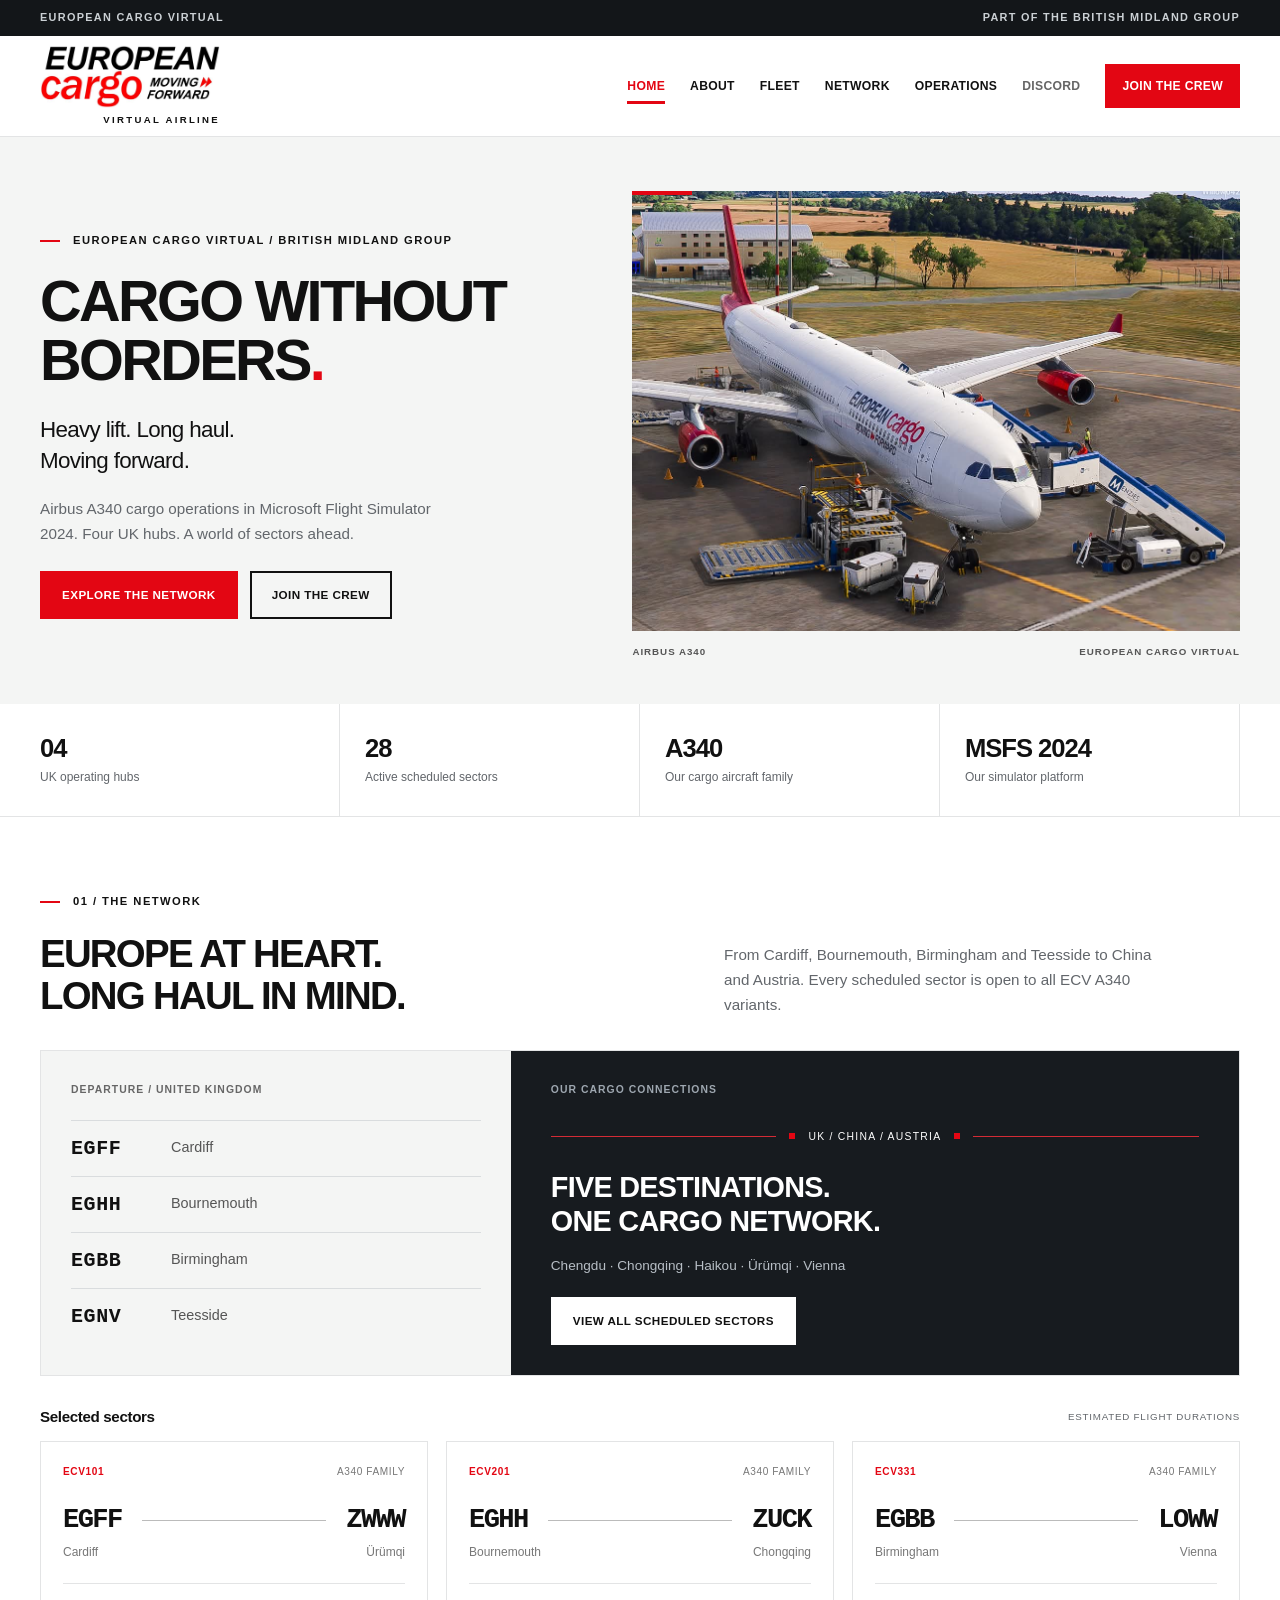
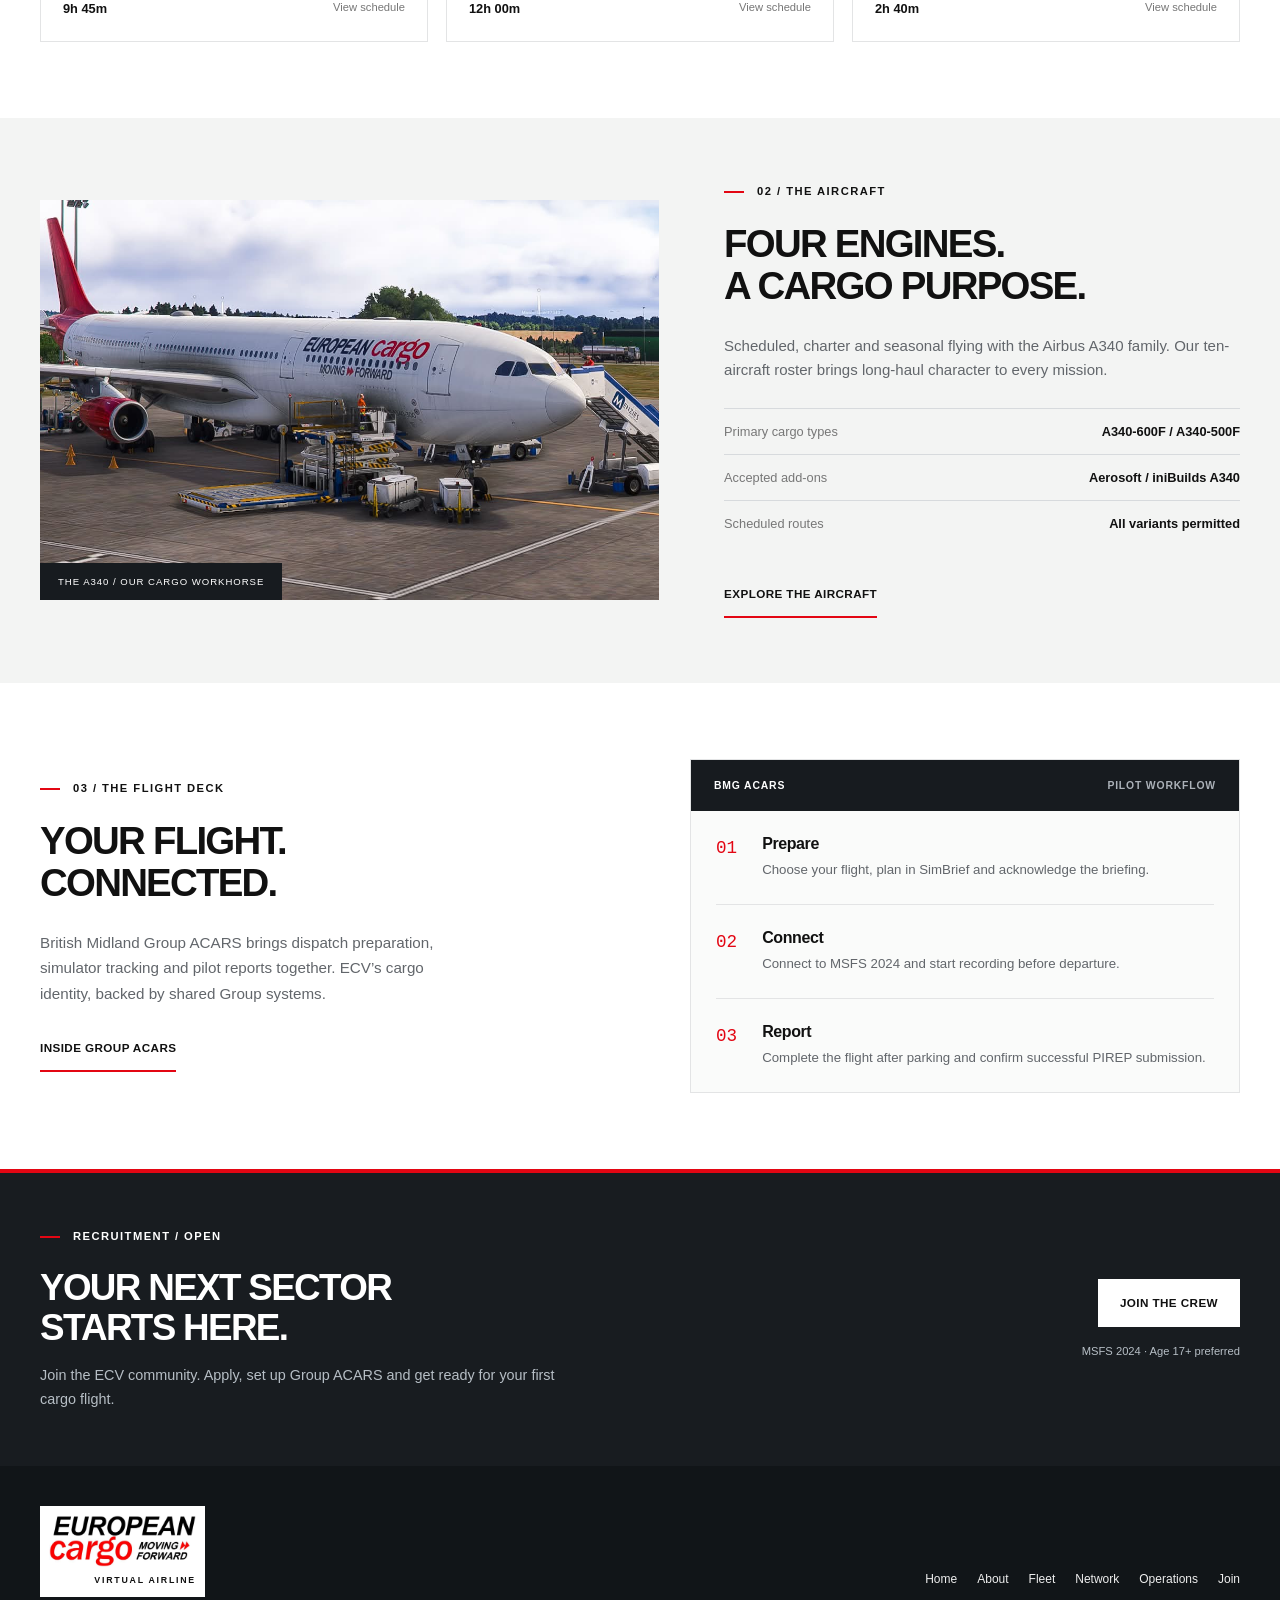
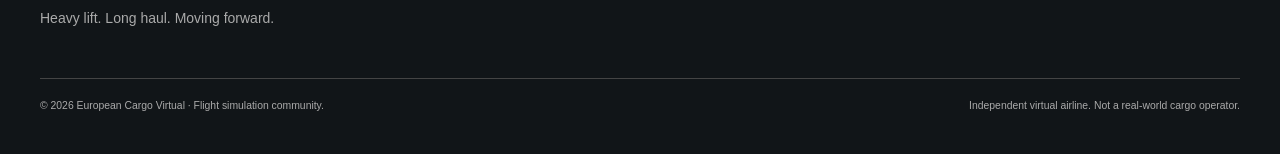
==== index.html @ 064af99e "Add European Cargo brand favicons and mobile icons" ====
<!doctype html>
<html lang="en"><head><meta charset="utf-8"><meta name="viewport" content="width=device-width, initial-scale=1"><meta name="theme-color" content="#E30613"><meta name="description" content="European Cargo Virtual. Heavy lift. Long haul. Moving forward. A cargo flight simulation community."><title>Home | European Cargo Virtual</title><link rel="stylesheet" href="assets/css/main.css?v=2.0"><script src="assets/js/main.js?v=2.0" defer></script><link rel="stylesheet" href="assets/css/operator.css?v=2.0"><link rel="icon" href="favicon.ico?v=1" sizes="any">
<link rel="icon" type="image/png" sizes="32x32" href="favicon-32x32.png?v=1">
<link rel="icon" type="image/png" sizes="16x16" href="favicon-16x16.png?v=1">
<link rel="apple-touch-icon" sizes="180x180" href="apple-touch-icon.png?v=1">
<link rel="manifest" href="site.webmanifest">
</head><body><a class="skip-link" href="#main">Skip to content</a><div class="group-bar"><div class="container"><span>EUROPEAN CARGO VIRTUAL</span><a href="about.html">PART OF THE BRITISH MIDLAND GROUP</a></div></div><header class="site-header"><div class="container header-inner"><a class="brand" href="index.html" aria-label="European Cargo Virtual home"><img src="assets/images/logo.jpg" width="800" height="281" alt="European Cargo — Moving Forward"><span>VIRTUAL AIRLINE</span></a><button class="menu-toggle" type="button" aria-expanded="false" aria-controls="main-nav">Menu <span aria-hidden="true">☰</span></button><nav id="main-nav" aria-label="Main navigation"><ul><li><a href="index.html" aria-current="page">Home</a></li><li><a href="about.html">About</a></li><li><a href="fleet.html">Fleet</a></li><li><a href="network.html">Network</a></li><li><a href="operations.html">Operations</a></li><li><a class="discord-nav" href="https://discord.gg/XrmaPKMmn" target="_blank" rel="noopener noreferrer">Discord</a></li><li><a class="join-nav" href="join.html">Join the crew</a></li></ul></nav></div></header><main id="main"><section class="cargo-hero"><div class="container cargo-hero-grid"><div class="hero-editorial"><p class="eyebrow">European Cargo Virtual / British Midland Group</p><h1>CARGO WITHOUT<br>BORDERS<span>.</span></h1><p class="hero-deck">Heavy lift. Long haul.<br>Moving forward.</p><p class="hero-description">Airbus A340 cargo operations in Microsoft Flight Simulator 2024. Four UK hubs. A world of sectors ahead.</p><div class="actions"><a class="button " href="network.html">Explore the network</a><a class="button secondary" href="join.html">Join the crew</a></div></div><figure class="hero-aircraft"><img src="assets/images/stand-overhead.png" width="1223" height="889" alt="European Cargo Airbus A340 on stand"><figcaption><span>AIRBUS A340</span><span>EUROPEAN CARGO VIRTUAL</span></figcaption></figure></div></section>
<section class="flight-facts" aria-label="Operating overview"><div class="container"><div><strong>04</strong><span>UK operating hubs</span></div><div><strong>28</strong><span>Active scheduled sectors</span></div><div><strong>A340</strong><span>Our cargo aircraft family</span></div><div><strong>MSFS 2024</strong><span>Our simulator platform</span></div></div></section>
<section class="section container"><div class="editorial-heading"><div><p class="eyebrow">01 / The network</p><h2>EUROPE AT HEART.<br>LONG HAUL IN MIND.</h2></div><p>From Cardiff, Bournemouth, Birmingham and Teesside to China and Austria. Every scheduled sector is open to all ECV A340 variants.</p></div><div class="network-board"><div class="hub-board"><span class="board-label">DEPARTURE / UNITED KINGDOM</span><div><b>EGFF</b><span>Cardiff</span></div><div><b>EGHH</b><span>Bournemouth</span></div><div><b>EGBB</b><span>Birmingham</span></div><div><b>EGNV</b><span>Teesside</span></div></div><div class="connection-board"><span class="board-label">OUR CARGO CONNECTIONS</span><div class="connection-rule"><i></i><span>UK / CHINA / AUSTRIA</span><i></i></div><h3>FIVE DESTINATIONS.<br>ONE CARGO NETWORK.</h3><p>Chengdu · Chongqing · Haikou · Ürümqi · Vienna</p><a class="button light" href="network.html">View all scheduled sectors</a></div></div><div class="sector-heading"><h3>Selected sectors</h3><span>ESTIMATED FLIGHT DURATIONS</span></div><div class="sector-grid"><a class="sector-card" href="network.html"><div class="sector-meta"><span>ECV101</span><span>A340 FAMILY</span></div><div class="airport-pair"><strong>EGFF</strong><span class="sector-rule"></span><strong>ZWWW</strong></div><div class="sector-cities"><span>Cardiff</span><span>Ürümqi</span></div><div class="sector-duration">9h 45m<span>View schedule</span></div></a><a class="sector-card" href="network.html"><div class="sector-meta"><span>ECV201</span><span>A340 FAMILY</span></div><div class="airport-pair"><strong>EGHH</strong><span class="sector-rule"></span><strong>ZUCK</strong></div><div class="sector-cities"><span>Bournemouth</span><span>Chongqing</span></div><div class="sector-duration">12h 00m<span>View schedule</span></div></a><a class="sector-card" href="network.html"><div class="sector-meta"><span>ECV331</span><span>A340 FAMILY</span></div><div class="airport-pair"><strong>EGBB</strong><span class="sector-rule"></span><strong>LOWW</strong></div><div class="sector-cities"><span>Birmingham</span><span>Vienna</span></div><div class="sector-duration">2h 40m<span>View schedule</span></div></a></div></section>
<section class="fleet-showcase"><div class="container fleet-showcase-grid"><div class="fleet-visual"><img src="assets/images/stand-side.png" loading="lazy" width="1226" height="761" alt="European Cargo A340 with its distinctive red engines and tail"><span class="image-tag">THE A340 / OUR CARGO WORKHORSE</span></div><div class="fleet-editorial"><p class="eyebrow">02 / The aircraft</p><h2>FOUR ENGINES.<br>A CARGO PURPOSE.</h2><p>Scheduled, charter and seasonal flying with the Airbus A340 family. Our ten-aircraft roster brings long-haul character to every mission.</p><dl class="compact-specs"><div><dt>Primary cargo types</dt><dd>A340-600F / A340-500F</dd></div><div><dt>Accepted add-ons</dt><dd>Aerosoft / iniBuilds A340</dd></div><div><dt>Scheduled routes</dt><dd>All variants permitted</dd></div></dl><a class="button text" href="fleet.html">Explore the aircraft</a></div></div></section>
<section class="section container acars-home"><div><p class="eyebrow">03 / The flight deck</p><h2>YOUR FLIGHT.<br>CONNECTED.</h2><p>British Midland Group ACARS brings dispatch preparation, simulator tracking and pilot reports together. ECV’s cargo identity, backed by shared Group systems.</p><a class="button text" href="operations.html">Inside Group ACARS</a></div><div class="workflow-board"><div class="board-title"><span>BMG ACARS</span><span>PILOT WORKFLOW</span></div><ol><li><span>01</span><div><h3>Prepare</h3><p>Choose your flight, plan in SimBrief and acknowledge the briefing.</p></div></li><li><span>02</span><div><h3>Connect</h3><p>Connect to MSFS 2024 and start recording before departure.</p></div></li><li><span>03</span><div><h3>Report</h3><p>Complete the flight after parking and confirm successful PIREP submission.</p></div></li></ol></div></section>
<section class="crew-invite"><div class="container"><div><p class="eyebrow">Recruitment / Open</p><h2>YOUR NEXT SECTOR<br>STARTS HERE.</h2><p>Join the ECV community. Apply, set up Group ACARS and get ready for your first cargo flight.</p></div><div><a class="button light" href="join.html">Join the crew</a><p>MSFS 2024 · Age 17+ preferred</p></div></div></section></main><footer><div class="container footer-main"><div><a class="footer-brand" href="index.html"><img src="assets/images/logo.jpg" width="800" height="281" alt="European Cargo — Moving Forward"><span>VIRTUAL AIRLINE</span></a><p>Heavy lift. Long haul. Moving forward.</p></div><nav aria-label="Footer navigation"><ul><li><a href="index.html" aria-current="page">Home</a></li><li><a href="about.html">About</a></li><li><a href="fleet.html">Fleet</a></li><li><a href="network.html">Network</a></li><li><a href="operations.html">Operations</a></li><li><a href="join.html">Join</a></li></ul></nav></div><div class="container footer-bottom"><p>© <span data-year>2026</span> European Cargo Virtual · Flight simulation community.</p><p>Independent virtual airline. Not a real-world cargo operator.</p></div></footer></body></html>
---- assets/css/main.css ----
:root{--red:#e30613;--ink:#111;--graphite:#292929;--paper:#f7f7f5;--line:#dededc;--muted:#5d5d5d}*{box-sizing:border-box}html{scroll-behavior:smooth}body{margin:0;background:var(--paper);color:var(--ink);font-family:Arial,Helvetica,sans-serif;font-size:1rem;line-height:1.65}img{display:block;max-width:100%;height:auto}a{color:inherit;text-decoration:none}button,input{font:inherit}a,button,input,summary{-webkit-tap-highlight-color:transparent}a:focus-visible,button:focus-visible,input:focus-visible,summary:focus-visible{outline:3px solid var(--red);outline-offset:6px}.container{width:min(1200px,calc(100% - 80px));margin-inline:auto}.site-header{background:white;border-top:4px solid var(--red);position:relative;z-index:10}.header-inner{display:flex;align-items:center;justify-content:space-between;gap:32px;min-height:114px}.brand{width:232px;flex-shrink:0}.brand img{width:100%}.brand span{display:block;font-size:.75rem;letter-spacing:.3em;text-align:right;line-height:1.4;margin-top:5px;font-weight:700}nav ul{display:flex;gap:28px;list-style:none;margin:0;padding:0}#main-nav a{display:block;font-weight:700;text-transform:uppercase;font-size:.875rem;letter-spacing:.045em;padding:20px 0;position:relative}#main-nav a[aria-current],#main-nav a:hover{color:var(--red)}#main-nav a[aria-current]:after{content:'';position:absolute;bottom:9px;left:0;right:0;height:3px;background:var(--red)}.menu-toggle{display:none}.skip-link{position:absolute;top:-100px;left:20px;background:white;color:var(--ink);padding:10px;z-index:99}.skip-link:focus{top:10px}.hero{min-height:670px;position:relative;color:white;display:flex;align-items:center;background:linear-gradient(90deg,rgba(0,0,0,.79) 0%,rgba(0,0,0,.46) 40%,rgba(0,0,0,.08) 100%),url('../images/stand-side.png') center 52%/cover}.hero-content{padding-block:70px}.eyebrow{text-transform:uppercase;font-size:.875rem;font-weight:700;letter-spacing:.15em;line-height:1.6;margin:0 0 25px;display:flex;align-items:center;gap:13px}.eyebrow:before{content:'';width:28px;height:3px;background:var(--red);flex-shrink:0}h1,h2,h3{font-family:'Arial Narrow',Arial,Helvetica,sans-serif;font-weight:900;line-height:1.04;margin:0 0 26px;letter-spacing:-.045em}h1{font-size:clamp(3rem,6.9vw,6.5rem);font-style:italic}h1 span{color:var(--red)}h2{font-size:clamp(2rem,3.6vw,3.35rem)}h3{font-size:1.5rem;letter-spacing:-.025em;line-height:1.2}p{margin:0 0 20px}.hero-content>p:not(.eyebrow){font-size:1.25rem}.actions{display:flex;gap:14px;flex-wrap:wrap;margin-top:30px}.button{display:inline-flex;align-items:center;justify-content:center;background:var(--red);border:2px solid var(--red);color:white;padding:14px 23px;font-size:.875rem;letter-spacing:.035em;font-weight:700;text-transform:uppercase;min-height:50px;transition:background .2s,border-color .2s}.button:hover{background:#b90510;border-color:#b90510}.button.outline{background:transparent;border-color:white}.button.outline:hover{background:white;color:var(--ink)}.button.secondary{background:transparent;color:var(--ink);border-color:var(--ink)}.button.secondary:hover{background:var(--ink);color:white}.button.text{color:var(--ink);background:none;border:0;border-bottom:2px solid var(--red);padding:9px 0;justify-content:flex-start}.button.text:hover{color:var(--red)}.button.light{background:white;color:var(--ink);border-color:white}.button.light:hover{background:var(--red);border-color:var(--red);color:white}.hero-caption{position:absolute;right:40px;bottom:25px;letter-spacing:.12em;font-size:.75rem;font-weight:700}.ops-strip{background:var(--ink);color:white}.ops-strip .container{display:grid;grid-template-columns:repeat(4,1fr)}.ops-strip span{padding:23px 18px;border-right:1px solid #3b3b3b;font-size:.8rem;font-weight:700;letter-spacing:.09em;text-align:center}.ops-strip span:first-child{color:#ff4b55;border-left:1px solid #3b3b3b}.section{padding-block:100px}.intro{display:grid;grid-template-columns:1fr 1fr;gap:90px}.lead{font-size:1.4rem;line-height:1.55;color:var(--ink)}.intro p:not(.eyebrow),.feature-copy p:not(.eyebrow),.network-preview p:not(.eyebrow){max-width:550px}.intro p:not(.lead):not(.eyebrow),.feature-copy p:not(.eyebrow),.network-preview p:not(.eyebrow){color:var(--muted)}.feature{display:grid;grid-template-columns:1fr 1fr;background:white}.feature-image{min-height:500px;overflow:hidden}.feature-image img{height:100%;width:100%;object-fit:cover}.feature-copy{padding:75px clamp(30px,5vw,90px);align-self:center}.feature.reverse .feature-image{order:2}.feature.reverse .feature-copy{order:1}.network-preview{display:grid;grid-template-columns:1fr 1fr;gap:75px;align-items:center}.network-panel{background:var(--ink);color:white;min-height:330px;padding:45px;position:relative;overflow:hidden;border-bottom:6px solid var(--red)}.route-kicker{font-size:.75rem;font-weight:700;letter-spacing:.13em;color:#ddd}.route-line{display:flex;align-items:center;gap:18px;padding-block:50px 30px}.route-line b{font-size:1.25rem}.track{height:2px;background:var(--red);flex:1;position:relative}.track:before,.track:after{content:'';position:absolute;width:9px;height:9px;background:var(--red);top:-3px}.track:before{left:0}.track:after{right:0}.network-panel p{color:#d0d0d0!important;font-size:1.05rem}.small{font-size:.875rem}.stats{padding:65px 0;background:var(--paper)}.stats .container{display:grid;grid-template-columns:repeat(4,1fr);gap:25px}.stats .container>div{border-left:2px solid var(--red);padding-left:25px}.stats strong{display:block;font-size:2.7rem;line-height:1.2;letter-spacing:-.045em}.stats span{font-size:.875rem;color:var(--muted)}.stats>p{font-size:.8rem;text-align:center;margin:30px 30px 0;color:var(--muted)}.recruit{background:linear-gradient(90deg,rgba(0,0,0,.88),rgba(0,0,0,.52)),url('../images/night-taxi.png') center 55%/cover;color:white;padding:100px 0}.recruit h2{font-size:clamp(2.5rem,4.5vw,4.5rem)}.recruit p:not(.eyebrow){max-width:470px;color:#ddd}.recruit .button{margin-top:12px}footer{background:var(--ink);color:#eee;padding:55px 0 20px}.footer-main{display:flex;justify-content:space-between;gap:40px;padding-bottom:40px}.footer-brand{font-weight:900;font-style:italic;font-size:1.25rem}.footer-brand span{color:#ff4b55;font-style:normal;font-size:.75rem;letter-spacing:.12em}.footer-main p{font-size:.875rem;color:#aaa;margin-top:10px}.footer-main nav ul{gap:20px;flex-wrap:wrap}.footer-main nav a{font-size:.875rem}.footer-main nav a:hover{text-decoration:underline}.footer-bottom{border-top:1px solid #444;padding-top:22px;display:flex;justify-content:space-between;gap:30px;font-size:.75rem;color:#aaa}.page-hero{color:white;min-height:450px;display:flex;align-items:center;background:linear-gradient(90deg,rgba(0,0,0,.82),rgba(0,0,0,.25)),url('../images/stand-side.png') center/cover}.page-hero .container{padding-block:65px}.page-hero h1{font-size:clamp(2.7rem,5vw,5rem)}.page-hero p:not(.eyebrow){max-width:540px;font-size:1.2rem}.page-hero.stand-overhead{background-image:linear-gradient(90deg,rgba(0,0,0,.8),rgba(0,0,0,.2)),url('../images/stand-overhead.png')}.page-hero.pushback{background-image:linear-gradient(90deg,rgba(0,0,0,.8),rgba(0,0,0,.25)),url('../images/pushback.png')}.page-hero.night-ramp{background-image:linear-gradient(90deg,rgba(0,0,0,.8),rgba(0,0,0,.25)),url('../images/night-ramp.png')}.muted{background:#eeefed}.cards{display:grid;grid-template-columns:repeat(3,1fr);gap:26px;margin-top:45px}.card{padding:32px;background:white;border-top:3px solid var(--red)}.number{display:block;font-size:.875rem;letter-spacing:.12em;color:var(--red);font-weight:700;margin-bottom:35px}.card p{margin:0;color:var(--muted)}.narrow{max-width:850px}.narrow p{color:var(--muted)}.specs{margin:30px 0 0;border-top:1px solid var(--line)}.specs>div{display:grid;grid-template-columns:1fr 1.3fr;gap:18px;border-bottom:1px solid var(--line);padding:15px 0}.specs dt{font-weight:700}.specs dd{margin:0;color:var(--muted)}.gallery{display:grid;grid-template-columns:1fr 1fr;gap:32px;margin-top:40px}.gallery figure{margin:0}.gallery img{width:100%;height:310px;object-fit:cover}.gallery figcaption{font-size:.875rem;border-bottom:1px solid #ccc;padding:15px 0;color:var(--muted)}.section-heading{max-width:650px}.accordions{margin-top:35px;border-top:1px solid var(--line)}details{border-bottom:1px solid var(--line);padding:20px 0}summary{cursor:pointer;font-weight:700;padding:4px 0}details p{margin:20px 0 5px}.checklist{border:0;padding:0;margin:30px 0}.checklist legend{font-weight:700;margin-bottom:18px}.checklist label{display:flex;align-items:flex-start;gap:14px;margin:0 0 18px}.checklist input{accent-color:var(--red);width:20px;height:20px;flex-shrink:0;margin-top:4px}.notice{padding:25px;border-left:4px solid var(--red);background:#eaeae7}.notice p{font-size:.9375rem;margin:10px 0 0}.menu-toggle{background:white;border:1px solid var(--line);padding:10px 14px;font-weight:700}.menu-toggle span{margin-left:10px}@media(min-width:1700px){.hero{min-height:760px}}@media(max-width:1100px){nav ul{gap:18px}.brand{width:200px}.intro{gap:45px}.network-preview{gap:40px}.footer-main{flex-direction:column}.hero{min-height:620px}}@media(max-width:900px){.container{width:calc(100% - 48px)}.header-inner{min-height:100px;flex-wrap:wrap;gap:0;padding-block:14px}.brand{width:185px}.menu-toggle{display:block}#main-nav{width:100%;padding-top:16px}#main-nav ul{display:grid;grid-template-columns:repeat(3,1fr);gap:0 25px}#main-nav a{padding:12px 0}#main-nav a[aria-current]:after{bottom:4px}.js #main-nav{display:none}.js #main-nav.is-open{display:block}.hero{min-height:590px}.hero h1{font-size:4.7rem}.hero-content{padding-block:60px}.hero-caption{right:24px;font-size:.65rem}.ops-strip span{padding:18px 10px;font-size:.7rem}.section{padding-block:70px}.intro,.network-preview{grid-template-columns:1fr;gap:30px}.feature{grid-template-columns:1fr}.feature-image{min-height:0;height:420px}.feature-copy{padding:55px 24px}.feature.reverse .feature-image{order:0}.feature.reverse .feature-copy{order:1}.cards{gap:16px}.card{padding:25px}.stats .container{grid-template-columns:repeat(2,1fr);gap:30px}.page-hero{min-height:400px}.gallery img{height:230px}.footer-bottom{flex-direction:column;gap:0}.recruit{padding:75px 0}}@media(max-width:600px){.container{width:calc(100% - 36px)}.hero{background-position:62% center;min-height:620px;background-image:linear-gradient(90deg,rgba(0,0,0,.82),rgba(0,0,0,.42)),url('../images/stand-side.png')}.hero h1{font-size:clamp(2.75rem,12vw,4.5rem)}.eyebrow{font-size:.75rem;letter-spacing:.1em}.hero-content>p:not(.eyebrow){font-size:1.1rem}.hero-caption{left:18px;right:auto}.actions{gap:12px}.button{font-size:.75rem;padding:13px 17px}.ops-strip .container{grid-template-columns:1fr 1fr}.ops-strip span:nth-child(3){border-left:1px solid #3b3b3b}.ops-strip span{font-size:.65rem}.section{padding-block:55px}.lead{font-size:1.2rem}.feature-image{height:300px}.feature-copy{padding:45px 18px}.cards,.gallery{grid-template-columns:1fr}.card{padding:30px}.number{margin-bottom:22px}.network-panel{padding:28px;min-height:280px}.route-line{gap:12px}.route-line b{font-size:1rem}.stats{padding:45px 0}.stats strong{font-size:2.2rem}.stats .container>div{padding-left:15px}.stats span{font-size:.8rem}.page-hero{min-height:390px}.page-hero h1{font-size:clamp(2.5rem,10vw,3.5rem)}.page-hero .container{padding-block:50px}.page-hero p:not(.eyebrow){font-size:1.05rem}.gallery img{height:260px}.footer-main nav ul{display:grid;grid-template-columns:repeat(3,1fr)}.specs>div{grid-template-columns:1fr;gap:3px}.recruit{background-position:60% center}.brand{width:165px}.header-inner{min-height:92px}}@media(prefers-reduced-motion:reduce){html{scroll-behavior:auto}*,*:before,*:after{transition:none!important}}
.footer-brand{display:block;width:230px;background:white;padding:12px}.footer-brand img{width:100%;height:auto}.footer-brand span{display:block;color:#111;text-align:right;font-size:.7rem;letter-spacing:.2em;margin-top:6px}
.table-scroll{overflow-x:auto;margin:30px 0;outline-offset:4px}table{border-collapse:collapse;width:100%;min-width:580px;background:white;text-align:left}caption{text-align:left;font-weight:700;padding:14px 0}th,td{padding:14px 18px;border-bottom:1px solid var(--line)}thead{background:var(--ink);color:white}tbody th{color:var(--red)}tbody tr:nth-child(even){background:#f4f4f2}.hub-schedule{margin-top:55px;scroll-margin-top:25px}.schedule-nav{display:flex;flex-wrap:wrap;gap:12px;margin-top:30px}.schedule-nav a{border-bottom:2px solid var(--red);padding:10px 14px;background:white;font-weight:700}.card ul{padding-left:20px}.card li{margin-bottom:8px}

.requirements{padding-left:22px;margin:0}.requirements li{padding:8px 0;border-bottom:1px solid var(--line)}.join-steps{list-style:none;counter-reset:joining;padding:0;margin:40px 0 0;display:grid;grid-template-columns:repeat(3,1fr);gap:24px}.join-steps li{counter-increment:joining;background:white;padding:30px;border-top:3px solid var(--red)}.join-steps li:before{content:counter(joining,decimal-leading-zero);display:block;color:var(--red);font-weight:700;margin-bottom:24px}.join-steps p{margin:0;color:var(--muted)}.inline-link{color:#b90510;text-decoration:underline}@media(max-width:900px){.join-steps{grid-template-columns:repeat(2,1fr)}}@media(max-width:600px){.join-steps{grid-template-columns:1fr}}
---- assets/css/operator.css ----
:root{--paper:#fff;--line:#e3e4e5;--muted:#62666b}body{font-family:Arial,Helvetica,sans-serif;background:#fff;line-height:1.65}.container{width:min(1280px,calc(100% - 80px))}.group-bar{background:#131619;color:#cbd0d4;font-size:.68rem;letter-spacing:.12em;font-weight:700}.group-bar .container{display:flex;justify-content:space-between;padding-block:9px;gap:15px}.group-bar a:hover{color:white}.site-header{border-top:0;border-bottom:1px solid var(--line)}.header-inner{min-height:100px;gap:22px}.brand{width:180px}.brand span{font-size:.6rem;letter-spacing:.24em}.brand img{width:100%}#main-nav ul{gap:25px;align-items:center}#main-nav a{font-size:.76rem;letter-spacing:.025em;padding:17px 0}#main-nav .discord-nav{color:#666}#main-nav .join-nav{color:white;background:var(--red);padding:12px 17px}#main-nav .join-nav:hover{background:#b90510}#main-nav .join-nav:after{display:none}h1,h2,h3{font-style:normal;letter-spacing:-.045em}h1{font-size:clamp(3rem,4.8vw,4.8rem);line-height:1.02}h2{font-size:clamp(1.9rem,3vw,2.8rem);line-height:1.1}h3{font-size:1.25rem;letter-spacing:-.025em}.eyebrow{font-size:.7rem;letter-spacing:.13em;margin-bottom:22px}.eyebrow:before{width:20px;height:2px}.button{font-size:.73rem;min-height:46px;padding:12px 20px;letter-spacing:.035em}.actions{gap:12px;margin-top:25px}.section{padding-block:76px}.cargo-hero{padding:54px 0 44px;background:#f4f5f4}.cargo-hero-grid{display:grid;grid-template-columns:1fr 1.1fr;gap:40px;align-items:center}.hero-editorial{padding:16px 0}.hero-editorial h1{font-size:clamp(2.8rem,4.5vw,4.5rem);margin-bottom:24px}.hero-editorial h1 span{color:var(--red)}.hero-deck{font-size:1.4rem;line-height:1.4;font-weight:500;letter-spacing:-.03em;margin-bottom:20px}.hero-description{color:var(--muted);max-width:400px;font-size:.95rem}.hero-aircraft{margin:0;position:relative}.hero-aircraft img{width:100%;height:440px;object-fit:cover;object-position:52% center}.hero-aircraft:before{content:'';position:absolute;top:0;left:0;height:4px;width:60px;background:var(--red)}.hero-aircraft figcaption{display:flex;justify-content:space-between;gap:20px;padding:13px 0 0;font-size:.61rem;font-weight:700;letter-spacing:.1em;color:#555}.flight-facts{border-bottom:1px solid var(--line);background:white}.flight-facts .container{display:grid;grid-template-columns:repeat(4,1fr)}.flight-facts .container>div{padding:28px 25px;border-right:1px solid var(--line);display:flex;flex-direction:column;gap:3px}.flight-facts .container>div:first-child{padding-left:0}.flight-facts strong{font-size:1.6rem;line-height:1.3;letter-spacing:-.04em}.flight-facts span{font-size:.75rem;color:var(--muted)}.editorial-heading{display:grid;grid-template-columns:1.2fr 1fr;align-items:end;gap:65px;margin-bottom:32px}.editorial-heading h2{margin-bottom:0}.editorial-heading>p{margin:0;color:var(--muted);font-size:.95rem;max-width:440px}.network-board{display:grid;grid-template-columns:1fr 1.55fr;border:1px solid var(--line)}.hub-board{padding:30px;background:#f4f5f4}.board-label{display:block;letter-spacing:.1em;font-size:.65rem;font-weight:700;margin-bottom:22px;color:#666}.hub-board>div{display:grid;grid-template-columns:80px 1fr;gap:20px;padding:11px 0;border-top:1px solid #d9dcde;align-items:center}.hub-board b{font-family:Consolas,monospace;font-size:1.25rem;letter-spacing:.03em}.hub-board>div span{font-size:.9rem;color:#555}.connection-board{background:#171b1f;color:white;padding:30px 40px}.connection-board .board-label{color:#9ea7b0}.connection-board h3{font-size:1.8rem;line-height:1.2;margin-bottom:16px}.connection-board>p{font-size:.85rem;color:#b7bec5}.connection-rule{display:flex;align-items:center;gap:13px;margin:30px 0 25px}.connection-rule:before,.connection-rule:after{content:'';height:1px;flex:1;background:#d42b35}.connection-rule i{width:6px;height:6px;background:var(--red);display:block}.connection-rule span{font-size:.65rem;letter-spacing:.12em}.sector-heading{display:flex;justify-content:space-between;align-items:center;margin:32px 0 15px}.sector-heading h3{margin:0;font-size:.95rem}.sector-heading>span{font-size:.61rem;color:var(--muted);letter-spacing:.08em}.sector-grid{display:grid;grid-template-columns:repeat(3,1fr);gap:18px}.sector-card{border:1px solid var(--line);padding:22px;transition:border-color .2s}.sector-card:hover{border-color:var(--red)}.sector-meta,.sector-duration{display:flex;justify-content:space-between;gap:10px}.sector-meta{font-size:.63rem;letter-spacing:.06em;color:#777}.sector-meta>span:first-child{color:var(--red);font-weight:700}.airport-pair{display:flex;align-items:center;gap:20px;margin-top:18px}.airport-pair strong{font-family:Consolas,monospace;font-size:1.7rem;letter-spacing:-.06em}.sector-rule{flex:1;height:1px;background:#bbb}.sector-cities{display:flex;justify-content:space-between;gap:10px;color:#777;font-size:.75rem}.sector-duration{border-top:1px solid var(--line);margin-top:20px;padding-top:14px;font-size:.8rem;font-weight:700}.sector-duration span{font-size:.7rem;color:#777;font-weight:400}.fleet-showcase{background:#f3f4f3;padding:65px 0}.fleet-showcase-grid{display:grid;grid-template-columns:1.2fr 1fr;gap:65px;align-items:center}.fleet-visual{position:relative}.fleet-visual img{width:100%;height:400px;object-fit:cover}.image-tag{position:absolute;bottom:0;left:0;background:#171b1f;color:white;padding:11px 18px;font-size:.6rem;letter-spacing:.1em}.fleet-editorial>p:not(.eyebrow){color:var(--muted);font-size:.94rem}.compact-specs{margin:25px 0;font-size:.8rem}.compact-specs>div{padding:12px 0;border-top:1px solid #d7dadd;display:flex;justify-content:space-between;gap:20px}.compact-specs dt{color:#777}.compact-specs dd{font-weight:700;margin:0;text-align:right}.acars-home{display:grid;grid-template-columns:1fr 1fr;gap:100px;align-items:center}.acars-home>div>p:not(.eyebrow){max-width:420px;color:var(--muted);font-size:.95rem}.workflow-board{border:1px solid var(--line);background:#fafbfa}.board-title{display:flex;justify-content:space-between;padding:17px 23px;background:#171b1f;color:white;font-size:.65rem;font-weight:700;letter-spacing:.08em}.board-title span:last-child{color:#abb1b8}.workflow-board ol{list-style:none;margin:0;padding:0 25px}.workflow-board li{display:flex;gap:25px;padding:23px 0;border-bottom:1px solid var(--line)}.workflow-board li:last-child{border:0}.workflow-board li>span{font-family:Consolas,monospace;font-size:1.1rem;color:var(--red)}.workflow-board h3{font-size:1rem;margin-bottom:6px}.workflow-board p{font-size:.83rem;color:var(--muted);margin:0}.crew-invite{background:#181c20;color:white;padding:55px 0;border-top:4px solid var(--red)}.crew-invite .container{display:grid;grid-template-columns:1.5fr 1fr;gap:50px;align-items:center}.crew-invite h2{font-size:2.3rem;margin-bottom:15px}.crew-invite p:not(.eyebrow){color:#b6bec5;max-width:530px;font-size:.9rem;margin:0}.crew-invite .container>div:last-child{text-align:right}.crew-invite .container>div:last-child p{font-size:.7rem;margin-top:15px}.page-hero{min-height:0;background:none!important;color:var(--ink);border-bottom:1px solid var(--line)}.page-hero .container{padding-block:48px 40px;position:relative}.page-hero h1{font-size:clamp(2.2rem,4vw,3.5rem);line-height:1.07;margin-bottom:15px}.page-hero h1 br{display:none}.page-hero h1 br:after{content:' '}.page-hero p:not(.eyebrow){color:var(--muted);font-size:1rem;max-width:680px;margin-bottom:0}.page-hero .eyebrow{margin-bottom:18px}.inner-page .intro{gap:70px}.inner-page .intro p.lead{font-size:1.18rem}.inner-page .card{border-top:2px solid var(--red);padding:28px;border-bottom:1px solid var(--line)}.inner-page .cards{margin-top:30px}.inner-page .number{margin-bottom:20px}.inner-page .muted{background:#f4f5f4}.inner-page .feature-image{min-height:350px}.inner-page .feature-copy{padding:45px 55px}.inner-page .feature-copy h2{font-size:2.3rem}.inner-page .gallery img{height:270px}.inner-page .section:has(+.section.container){border-bottom:1px solid var(--line)}.compact-recruit{padding:45px 0;background:#181c20}.compact-recruit h2{font-size:2.3rem}.compact-recruit h2 br{display:none}.compact-recruit h2 br:after{content:' '}.compact-recruit p:not(.eyebrow){max-width:650px;font-size:.9rem}.compact-recruit .eyebrow{margin-bottom:15px}.join-steps{gap:18px}.join-steps li{padding:25px}.join-steps li h3{font-size:1.15rem}.join-steps li p{font-size:.9rem}.requirements{font-size:.95rem}.table-scroll table{font-size:.88rem}.table-scroll th,.table-scroll td{padding:12px 18px}.table-scroll caption{font-size:.8rem}.schedule-nav a{font-size:.8rem}.hub-schedule{margin-top:40px}.variant-controls{display:flex;gap:12px;flex-wrap:wrap}.variant-controls button{padding:13px 24px;border:1px solid #ccc;background:white;cursor:pointer;font-weight:700}.variant-controls button[aria-pressed=true]{background:#171b1f;color:white;border-color:#171b1f;border-bottom:3px solid var(--red)}.variant-result{padding:28px;border:1px solid var(--line);margin-top:18px;background:#f6f7f6;max-width:750px}.variant-result p{color:var(--muted);font-size:.95rem}.variant-result>span{font-size:.65rem;font-weight:700;letter-spacing:.1em;color:#777}footer{background:#111518;padding-top:40px}.footer-brand{width:165px;padding:9px}.footer-brand span{font-size:.55rem}.footer-main{align-items:center;padding-bottom:28px}.footer-main nav a{font-size:.75rem}.footer-bottom{font-size:.65rem;padding-top:18px}
@media(max-width:1100px){#main-nav ul{gap:17px}.brand{width:160px}.cargo-hero-grid{gap:25px}.hero-aircraft img{height:400px}.fleet-showcase-grid{gap:35px}.acars-home{gap:50px}.hero-editorial h1{font-size:3.2rem}}
@media(max-width:900px){.container{width:calc(100% - 48px)}.header-inner{min-height:90px;padding-block:12px}.brand{width:165px}#main-nav ul{grid-template-columns:repeat(3,1fr);align-items:center;gap:10px 20px}#main-nav .join-nav{text-align:center}.cargo-hero{padding:35px 0}.cargo-hero-grid{grid-template-columns:1fr 1fr}.hero-editorial h1{font-size:2.6rem}.hero-deck{font-size:1.1rem}.hero-description{font-size:.85rem}.hero-aircraft img{height:400px}.hero-aircraft figcaption{font-size:.5rem}.flight-facts strong{font-size:1.3rem}.flight-facts .container>div{padding:22px 15px}.editorial-heading{gap:35px}.connection-board{padding:30px}.connection-board h3{font-size:1.5rem}.network-board{grid-template-columns:1fr 1.3fr}.sector-card{padding:15px}.airport-pair{gap:12px}.airport-pair strong{font-size:1.35rem}.sector-meta{font-size:.55rem}.fleet-visual img{height:350px}.fleet-showcase-grid{gap:30px}.compact-specs>div{flex-direction:column;gap:3px}.compact-specs dd{text-align:left}.acars-home{gap:35px}.crew-invite .container{gap:25px}.section{padding-block:55px}.inner-page .intro{gap:30px}.page-hero .container{padding-block:35px}.group-bar{font-size:.55rem}.footer-main{align-items:flex-start}.inner-page .feature-copy{padding:40px 24px}}
@media(max-width:600px){.container{width:calc(100% - 36px)}.group-bar .container{padding-block:7px}.group-bar .container>span{display:none}.group-bar a{font-size:.56rem}.header-inner{min-height:86px}.brand{width:150px}.cargo-hero-grid{grid-template-columns:1fr;gap:25px}.cargo-hero{padding:26px 0}.hero-editorial{padding:5px 0}.hero-editorial h1{font-size:clamp(2.1rem,9.5vw,3.4rem)}.hero-deck{font-size:1.15rem}.hero-deck br{display:none}.hero-description{max-width:100%;font-size:.9rem}.hero-aircraft img{height:285px}.hero-aircraft figcaption{font-size:.52rem}.flight-facts .container{grid-template-columns:1fr 1fr}.flight-facts .container>div{padding:20px 10px;border-bottom:1px solid var(--line)}.flight-facts .container>div:nth-child(3){padding-left:0}.flight-facts strong{font-size:1.45rem}.flight-facts span{font-size:.68rem}.editorial-heading{grid-template-columns:1fr;gap:15px}.editorial-heading>p{font-size:.9rem}.network-board{grid-template-columns:1fr}.hub-board{padding:25px}.connection-board{padding:25px}.sector-grid{grid-template-columns:1fr}.sector-card{padding:22px}.sector-meta{font-size:.65rem}.airport-pair strong{font-size:1.8rem}.sector-heading{gap:15px}.sector-heading>span{font-size:.5rem;max-width:110px;text-align:right}.fleet-showcase{padding:40px 0}.fleet-showcase-grid,.acars-home{grid-template-columns:1fr;gap:30px}.fleet-visual img{height:270px}.compact-specs>div{flex-direction:row;gap:20px}.compact-specs dd{text-align:right}.crew-invite .container{grid-template-columns:1fr;gap:25px}.crew-invite .container>div:last-child{text-align:left}.crew-invite h2{font-size:2rem}.crew-invite{padding:40px 0}.inner-page .feature-copy{padding:35px 18px}.inner-page .feature-copy h2{font-size:2rem}.inner-page .gallery img{height:240px}.section{padding-block:45px}.page-hero h1{font-size:2.2rem}.page-hero h1 br{display:block}.page-hero .container{padding-block:30px}.page-hero p:not(.eyebrow){font-size:.9rem}.compact-recruit h2{font-size:1.9rem}.compact-recruit h2 br{display:block}.compact-specs{font-size:.75rem}.footer-main nav ul{gap:14px 24px}.eyebrow{font-size:.62rem}.button{font-size:.68rem}.join-steps{margin-top:25px}}
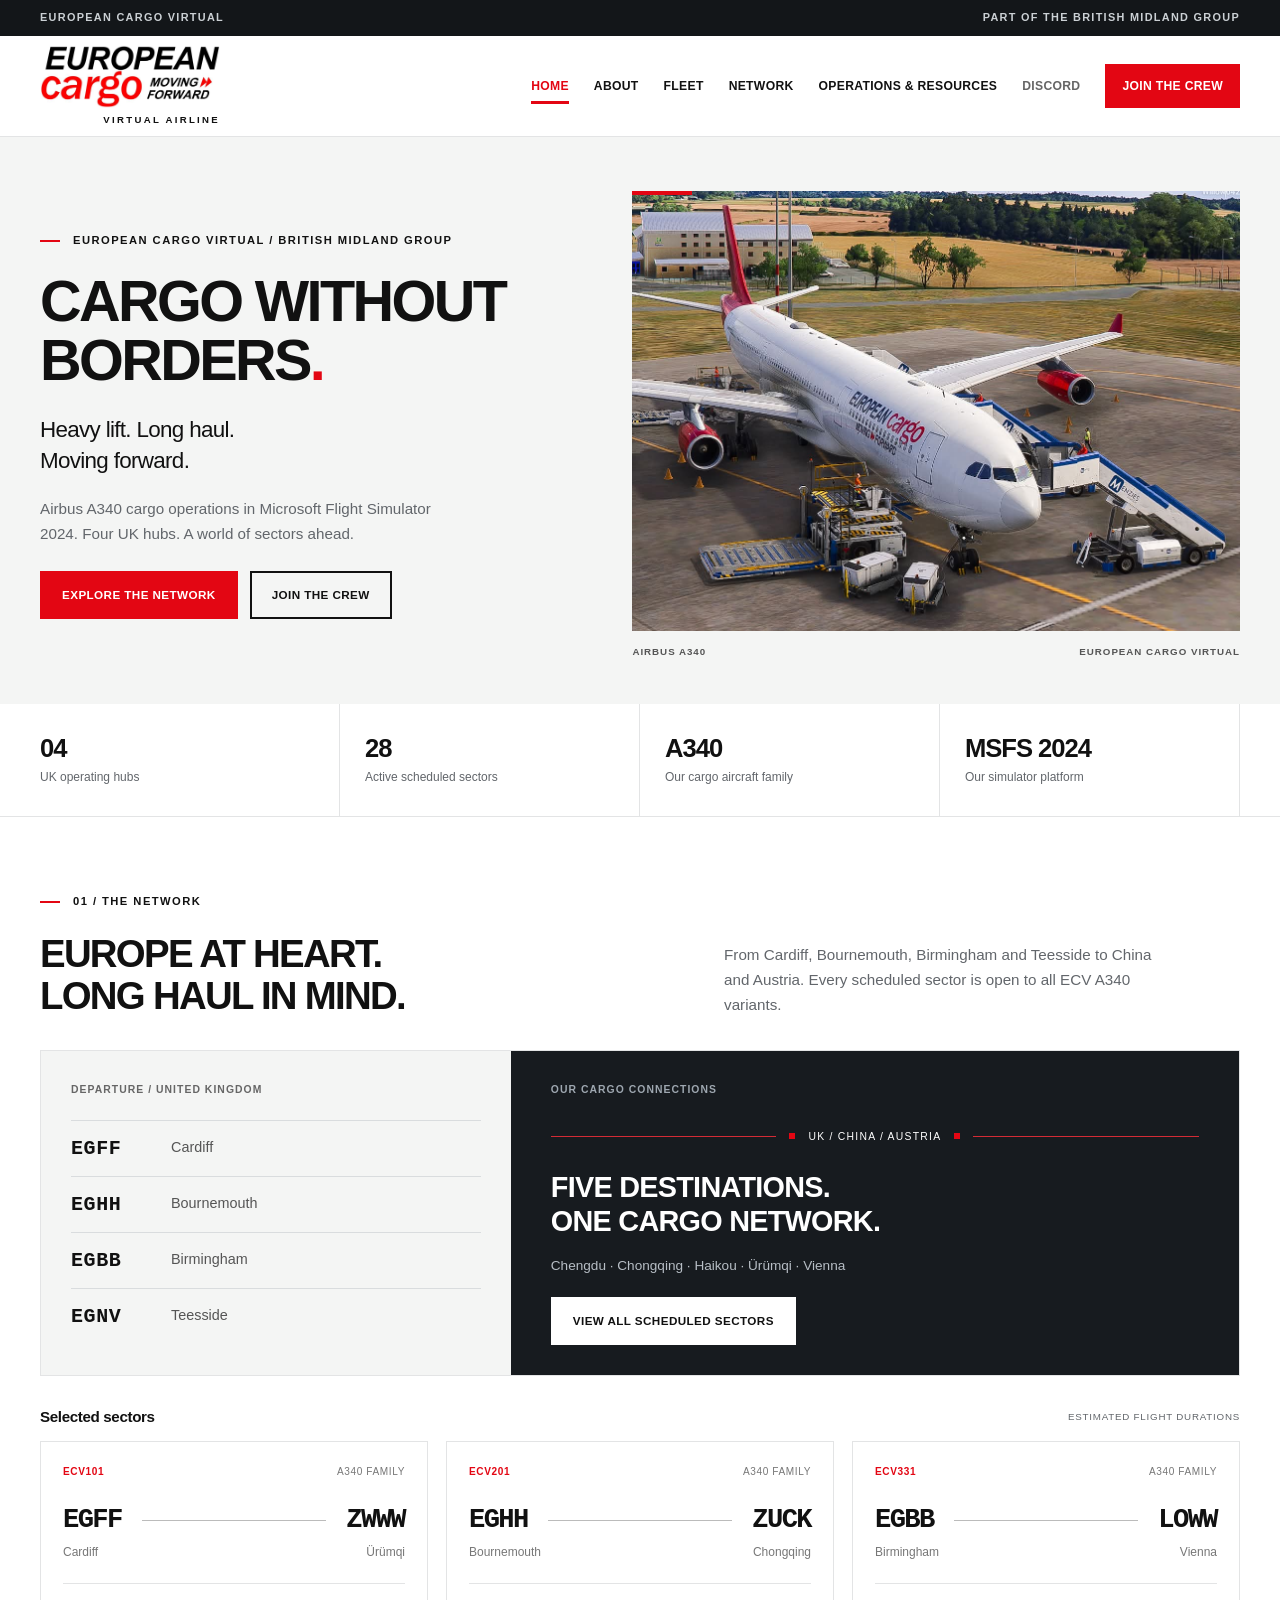
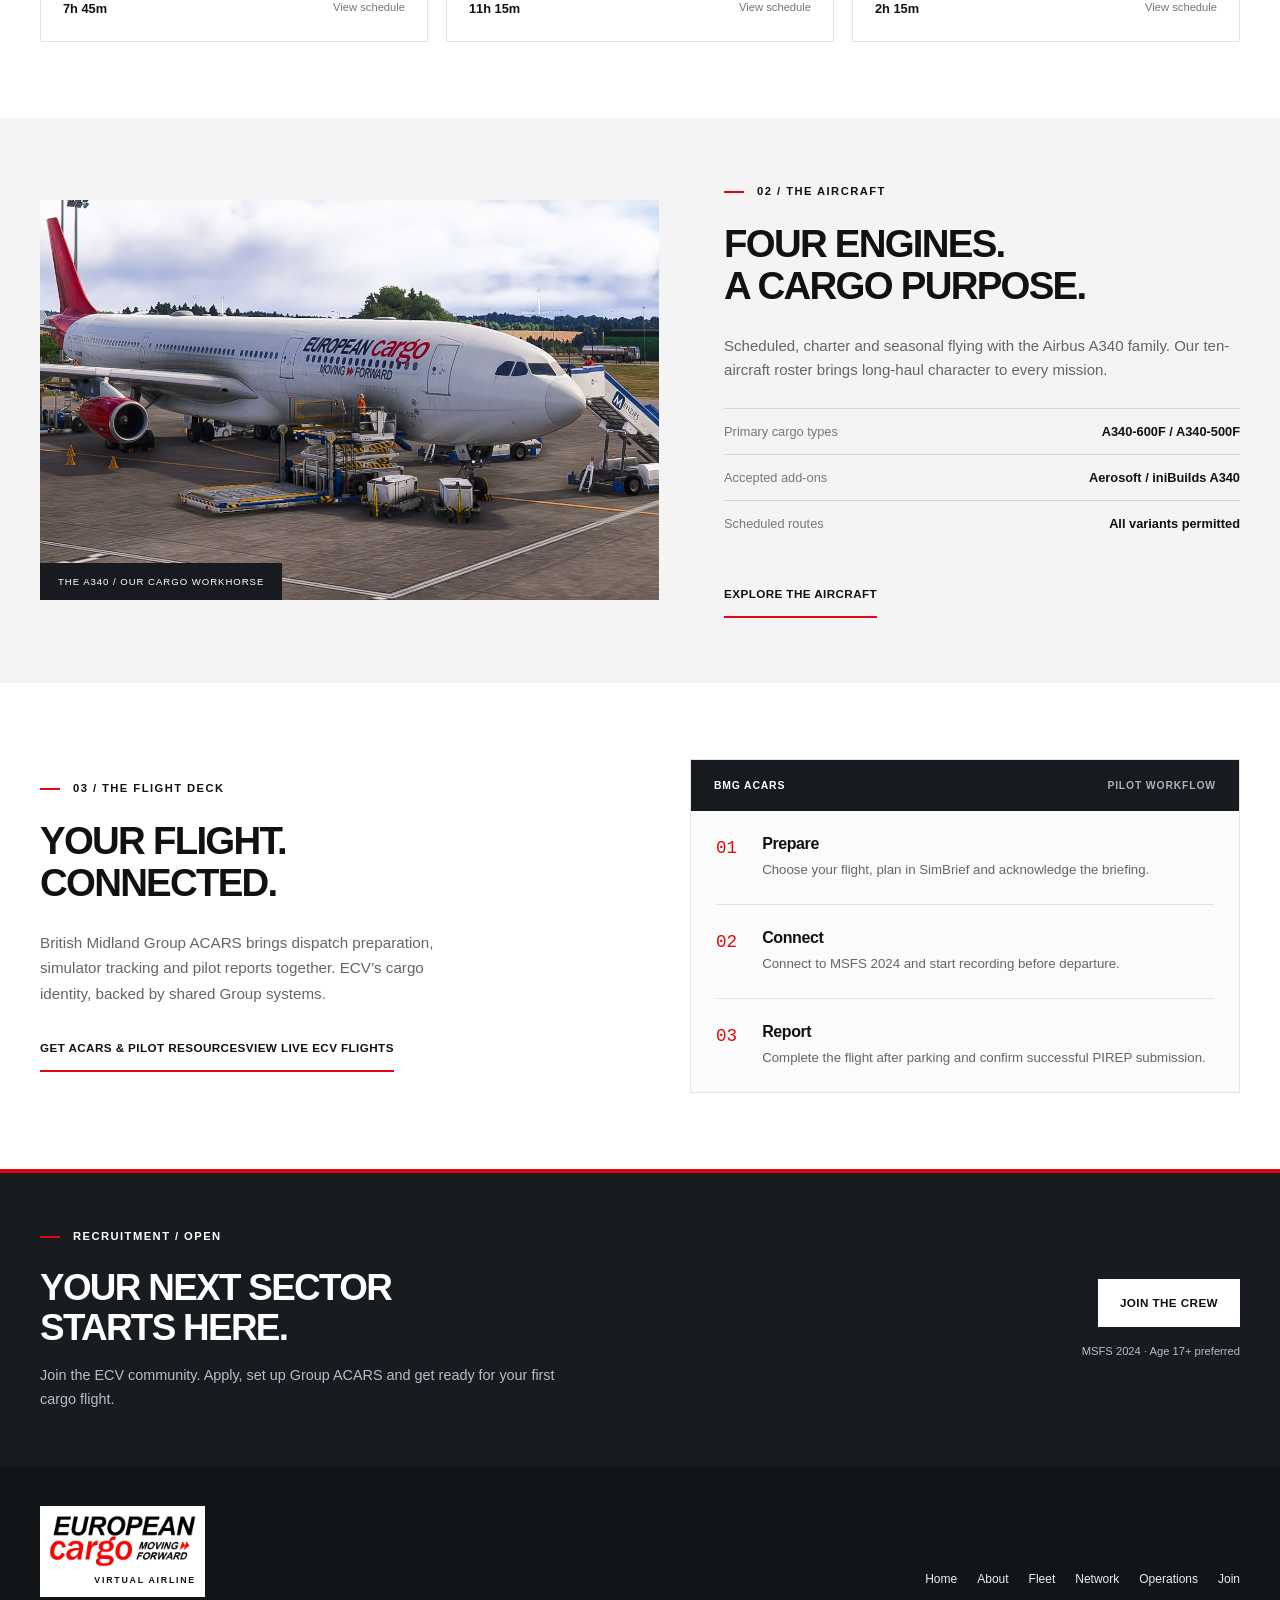
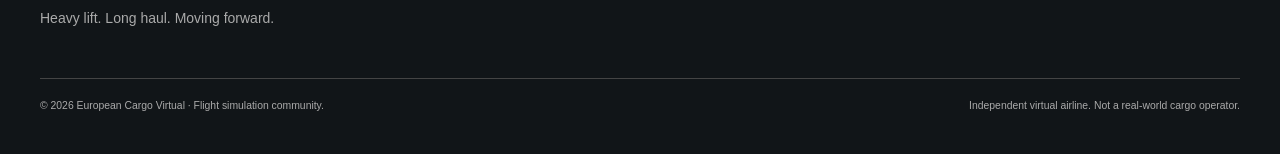
==== commit 98043089: "Add pilot resources, operations guide and ECV-only live flight feeds" ====
--- a/index.html
+++ b/index.html
@@ -1,12 +1,12 @@
 <!doctype html>
-<html lang="en"><head><meta charset="utf-8"><meta name="viewport" content="width=device-width, initial-scale=1"><meta name="theme-color" content="#E30613"><meta name="description" content="European Cargo Virtual. Heavy lift. Long haul. Moving forward. A cargo flight simulation community."><title>Home | European Cargo Virtual</title><link rel="stylesheet" href="assets/css/main.css?v=2.0"><script src="assets/js/main.js?v=2.0" defer></script><link rel="stylesheet" href="assets/css/operator.css?v=2.0"><link rel="icon" href="favicon.ico?v=1" sizes="any">
-<link rel="icon" type="image/png" sizes="32x32" href="favicon-32x32.png?v=1">
-<link rel="icon" type="image/png" sizes="16x16" href="favicon-16x16.png?v=1">
-<link rel="apple-touch-icon" sizes="180x180" href="apple-touch-icon.png?v=1">
+<html lang="en"><head><meta charset="utf-8"><meta name="viewport" content="width=device-width, initial-scale=1"><meta name="theme-color" content="#E30613"><meta name="description" content="European Cargo Virtual. Heavy lift. Long haul. Moving forward. A cargo flight simulation community."><title>Home | European Cargo Virtual</title><link rel="stylesheet" href="assets/css/main.css?v=2.0"><script src="assets/js/main.js?v=2.0" defer></script><link rel="stylesheet" href="assets/css/operator.css?v=2.1"><link rel="icon" href="favicon.ico?v=2" sizes="any">
+<link rel="icon" type="image/png" sizes="32x32" href="favicon-32x32.png?v=2">
+<link rel="icon" type="image/png" sizes="16x16" href="favicon-16x16.png?v=2">
+<link rel="apple-touch-icon" sizes="180x180" href="apple-touch-icon.png?v=2">
 <link rel="manifest" href="site.webmanifest">
-</head><body><a class="skip-link" href="#main">Skip to content</a><div class="group-bar"><div class="container"><span>EUROPEAN CARGO VIRTUAL</span><a href="about.html">PART OF THE BRITISH MIDLAND GROUP</a></div></div><header class="site-header"><div class="container header-inner"><a class="brand" href="index.html" aria-label="European Cargo Virtual home"><img src="assets/images/logo.jpg" width="800" height="281" alt="European Cargo — Moving Forward"><span>VIRTUAL AIRLINE</span></a><button class="menu-toggle" type="button" aria-expanded="false" aria-controls="main-nav">Menu <span aria-hidden="true">☰</span></button><nav id="main-nav" aria-label="Main navigation"><ul><li><a href="index.html" aria-current="page">Home</a></li><li><a href="about.html">About</a></li><li><a href="fleet.html">Fleet</a></li><li><a href="network.html">Network</a></li><li><a href="operations.html">Operations</a></li><li><a class="discord-nav" href="https://discord.gg/XrmaPKMmn" target="_blank" rel="noopener noreferrer">Discord</a></li><li><a class="join-nav" href="join.html">Join the crew</a></li></ul></nav></div></header><main id="main"><section class="cargo-hero"><div class="container cargo-hero-grid"><div class="hero-editorial"><p class="eyebrow">European Cargo Virtual / British Midland Group</p><h1>CARGO WITHOUT<br>BORDERS<span>.</span></h1><p class="hero-deck">Heavy lift. Long haul.<br>Moving forward.</p><p class="hero-description">Airbus A340 cargo operations in Microsoft Flight Simulator 2024. Four UK hubs. A world of sectors ahead.</p><div class="actions"><a class="button " href="network.html">Explore the network</a><a class="button secondary" href="join.html">Join the crew</a></div></div><figure class="hero-aircraft"><img src="assets/images/stand-overhead.png" width="1223" height="889" alt="European Cargo Airbus A340 on stand"><figcaption><span>AIRBUS A340</span><span>EUROPEAN CARGO VIRTUAL</span></figcaption></figure></div></section>
+</head><body><a class="skip-link" href="#main">Skip to content</a><div class="group-bar"><div class="container"><span>EUROPEAN CARGO VIRTUAL</span><a href="https://britishmidlandvirtual.co.uk/">PART OF THE BRITISH MIDLAND GROUP</a></div></div><header class="site-header"><div class="container header-inner"><a class="brand" href="index.html" aria-label="European Cargo Virtual home"><img src="assets/images/logo.jpg" width="800" height="281" alt="European Cargo — Moving Forward"><span>VIRTUAL AIRLINE</span></a><button class="menu-toggle" type="button" aria-expanded="false" aria-controls="main-nav">Menu <span aria-hidden="true">☰</span></button><nav id="main-nav" aria-label="Main navigation"><ul><li><a href="index.html" aria-current="page">Home</a></li><li><a href="about.html">About</a></li><li><a href="fleet.html">Fleet</a></li><li><a href="network.html">Network</a></li><li><a href="operations.html">Operations & Resources</a></li><li><a class="discord-nav" href="https://discord.gg/XrmaPKMmn" target="_blank" rel="noopener noreferrer">Discord</a></li><li><a class="join-nav" href="join.html">Join the crew</a></li></ul></nav></div></header><main id="main"><section class="cargo-hero"><div class="container cargo-hero-grid"><div class="hero-editorial"><p class="eyebrow">European Cargo Virtual / British Midland Group</p><h1>CARGO WITHOUT<br>BORDERS<span>.</span></h1><p class="hero-deck">Heavy lift. Long haul.<br>Moving forward.</p><p class="hero-description">Airbus A340 cargo operations in Microsoft Flight Simulator 2024. Four UK hubs. A world of sectors ahead.</p><div class="actions"><a class="button " href="network.html">Explore the network</a><a class="button secondary" href="join.html">Join the crew</a></div></div><figure class="hero-aircraft"><img src="assets/images/stand-overhead.png" width="1223" height="889" alt="European Cargo Airbus A340 on stand"><figcaption><span>AIRBUS A340</span><span>EUROPEAN CARGO VIRTUAL</span></figcaption></figure></div></section>
 <section class="flight-facts" aria-label="Operating overview"><div class="container"><div><strong>04</strong><span>UK operating hubs</span></div><div><strong>28</strong><span>Active scheduled sectors</span></div><div><strong>A340</strong><span>Our cargo aircraft family</span></div><div><strong>MSFS 2024</strong><span>Our simulator platform</span></div></div></section>
-<section class="section container"><div class="editorial-heading"><div><p class="eyebrow">01 / The network</p><h2>EUROPE AT HEART.<br>LONG HAUL IN MIND.</h2></div><p>From Cardiff, Bournemouth, Birmingham and Teesside to China and Austria. Every scheduled sector is open to all ECV A340 variants.</p></div><div class="network-board"><div class="hub-board"><span class="board-label">DEPARTURE / UNITED KINGDOM</span><div><b>EGFF</b><span>Cardiff</span></div><div><b>EGHH</b><span>Bournemouth</span></div><div><b>EGBB</b><span>Birmingham</span></div><div><b>EGNV</b><span>Teesside</span></div></div><div class="connection-board"><span class="board-label">OUR CARGO CONNECTIONS</span><div class="connection-rule"><i></i><span>UK / CHINA / AUSTRIA</span><i></i></div><h3>FIVE DESTINATIONS.<br>ONE CARGO NETWORK.</h3><p>Chengdu · Chongqing · Haikou · Ürümqi · Vienna</p><a class="button light" href="network.html">View all scheduled sectors</a></div></div><div class="sector-heading"><h3>Selected sectors</h3><span>ESTIMATED FLIGHT DURATIONS</span></div><div class="sector-grid"><a class="sector-card" href="network.html"><div class="sector-meta"><span>ECV101</span><span>A340 FAMILY</span></div><div class="airport-pair"><strong>EGFF</strong><span class="sector-rule"></span><strong>ZWWW</strong></div><div class="sector-cities"><span>Cardiff</span><span>Ürümqi</span></div><div class="sector-duration">9h 45m<span>View schedule</span></div></a><a class="sector-card" href="network.html"><div class="sector-meta"><span>ECV201</span><span>A340 FAMILY</span></div><div class="airport-pair"><strong>EGHH</strong><span class="sector-rule"></span><strong>ZUCK</strong></div><div class="sector-cities"><span>Bournemouth</span><span>Chongqing</span></div><div class="sector-duration">12h 00m<span>View schedule</span></div></a><a class="sector-card" href="network.html"><div class="sector-meta"><span>ECV331</span><span>A340 FAMILY</span></div><div class="airport-pair"><strong>EGBB</strong><span class="sector-rule"></span><strong>LOWW</strong></div><div class="sector-cities"><span>Birmingham</span><span>Vienna</span></div><div class="sector-duration">2h 40m<span>View schedule</span></div></a></div></section>
+<section class="section container"><div class="editorial-heading"><div><p class="eyebrow">01 / The network</p><h2>EUROPE AT HEART.<br>LONG HAUL IN MIND.</h2></div><p>From Cardiff, Bournemouth, Birmingham and Teesside to China and Austria. Every scheduled sector is open to all ECV A340 variants.</p></div><div class="network-board"><div class="hub-board"><span class="board-label">DEPARTURE / UNITED KINGDOM</span><div><b>EGFF</b><span>Cardiff</span></div><div><b>EGHH</b><span>Bournemouth</span></div><div><b>EGBB</b><span>Birmingham</span></div><div><b>EGNV</b><span>Teesside</span></div></div><div class="connection-board"><span class="board-label">OUR CARGO CONNECTIONS</span><div class="connection-rule"><i></i><span>UK / CHINA / AUSTRIA</span><i></i></div><h3>FIVE DESTINATIONS.<br>ONE CARGO NETWORK.</h3><p>Chengdu · Chongqing · Haikou · Ürümqi · Vienna</p><a class="button light" href="network.html">View all scheduled sectors</a></div></div><div class="sector-heading"><h3>Selected sectors</h3><span>ESTIMATED FLIGHT DURATIONS</span></div><div class="sector-grid"><a class="sector-card" href="network.html"><div class="sector-meta"><span>ECV101</span><span>A340 FAMILY</span></div><div class="airport-pair"><strong>EGFF</strong><span class="sector-rule"></span><strong>ZWWW</strong></div><div class="sector-cities"><span>Cardiff</span><span>Ürümqi</span></div><div class="sector-duration">7h 45m<span>View schedule</span></div></a><a class="sector-card" href="network.html"><div class="sector-meta"><span>ECV201</span><span>A340 FAMILY</span></div><div class="airport-pair"><strong>EGHH</strong><span class="sector-rule"></span><strong>ZUCK</strong></div><div class="sector-cities"><span>Bournemouth</span><span>Chongqing</span></div><div class="sector-duration">11h 15m<span>View schedule</span></div></a><a class="sector-card" href="network.html"><div class="sector-meta"><span>ECV331</span><span>A340 FAMILY</span></div><div class="airport-pair"><strong>EGBB</strong><span class="sector-rule"></span><strong>LOWW</strong></div><div class="sector-cities"><span>Birmingham</span><span>Vienna</span></div><div class="sector-duration">2h 15m<span>View schedule</span></div></a></div></section>
 <section class="fleet-showcase"><div class="container fleet-showcase-grid"><div class="fleet-visual"><img src="assets/images/stand-side.png" loading="lazy" width="1226" height="761" alt="European Cargo A340 with its distinctive red engines and tail"><span class="image-tag">THE A340 / OUR CARGO WORKHORSE</span></div><div class="fleet-editorial"><p class="eyebrow">02 / The aircraft</p><h2>FOUR ENGINES.<br>A CARGO PURPOSE.</h2><p>Scheduled, charter and seasonal flying with the Airbus A340 family. Our ten-aircraft roster brings long-haul character to every mission.</p><dl class="compact-specs"><div><dt>Primary cargo types</dt><dd>A340-600F / A340-500F</dd></div><div><dt>Accepted add-ons</dt><dd>Aerosoft / iniBuilds A340</dd></div><div><dt>Scheduled routes</dt><dd>All variants permitted</dd></div></dl><a class="button text" href="fleet.html">Explore the aircraft</a></div></div></section>
-<section class="section container acars-home"><div><p class="eyebrow">03 / The flight deck</p><h2>YOUR FLIGHT.<br>CONNECTED.</h2><p>British Midland Group ACARS brings dispatch preparation, simulator tracking and pilot reports together. ECV’s cargo identity, backed by shared Group systems.</p><a class="button text" href="operations.html">Inside Group ACARS</a></div><div class="workflow-board"><div class="board-title"><span>BMG ACARS</span><span>PILOT WORKFLOW</span></div><ol><li><span>01</span><div><h3>Prepare</h3><p>Choose your flight, plan in SimBrief and acknowledge the briefing.</p></div></li><li><span>02</span><div><h3>Connect</h3><p>Connect to MSFS 2024 and start recording before departure.</p></div></li><li><span>03</span><div><h3>Report</h3><p>Complete the flight after parking and confirm successful PIREP submission.</p></div></li></ol></div></section>
+<section class="section container acars-home"><div><p class="eyebrow">03 / The flight deck</p><h2>YOUR FLIGHT.<br>CONNECTED.</h2><p>British Midland Group ACARS brings dispatch preparation, simulator tracking and pilot reports together. ECV’s cargo identity, backed by shared Group systems.</p><a class="button text" href="operations.html#pilot-resources">Get ACARS & pilot resources</a><a class="button text" href="operations.html#live-operations">View live ECV flights</a></div><div class="workflow-board"><div class="board-title"><span>BMG ACARS</span><span>PILOT WORKFLOW</span></div><ol><li><span>01</span><div><h3>Prepare</h3><p>Choose your flight, plan in SimBrief and acknowledge the briefing.</p></div></li><li><span>02</span><div><h3>Connect</h3><p>Connect to MSFS 2024 and start recording before departure.</p></div></li><li><span>03</span><div><h3>Report</h3><p>Complete the flight after parking and confirm successful PIREP submission.</p></div></li></ol></div></section>
 <section class="crew-invite"><div class="container"><div><p class="eyebrow">Recruitment / Open</p><h2>YOUR NEXT SECTOR<br>STARTS HERE.</h2><p>Join the ECV community. Apply, set up Group ACARS and get ready for your first cargo flight.</p></div><div><a class="button light" href="join.html">Join the crew</a><p>MSFS 2024 · Age 17+ preferred</p></div></div></section></main><footer><div class="container footer-main"><div><a class="footer-brand" href="index.html"><img src="assets/images/logo.jpg" width="800" height="281" alt="European Cargo — Moving Forward"><span>VIRTUAL AIRLINE</span></a><p>Heavy lift. Long haul. Moving forward.</p></div><nav aria-label="Footer navigation"><ul><li><a href="index.html" aria-current="page">Home</a></li><li><a href="about.html">About</a></li><li><a href="fleet.html">Fleet</a></li><li><a href="network.html">Network</a></li><li><a href="operations.html">Operations</a></li><li><a href="join.html">Join</a></li></ul></nav></div><div class="container footer-bottom"><p>© <span data-year>2026</span> European Cargo Virtual · Flight simulation community.</p><p>Independent virtual airline. Not a real-world cargo operator.</p></div></footer></body></html>
--- a/assets/css/operator.css
+++ b/assets/css/operator.css
@@ -2,3 +2,5 @@
 @media(max-width:1100px){#main-nav ul{gap:17px}.brand{width:160px}.cargo-hero-grid{gap:25px}.hero-aircraft img{height:400px}.fleet-showcase-grid{gap:35px}.acars-home{gap:50px}.hero-editorial h1{font-size:3.2rem}}
 @media(max-width:900px){.container{width:calc(100% - 48px)}.header-inner{min-height:90px;padding-block:12px}.brand{width:165px}#main-nav ul{grid-template-columns:repeat(3,1fr);align-items:center;gap:10px 20px}#main-nav .join-nav{text-align:center}.cargo-hero{padding:35px 0}.cargo-hero-grid{grid-template-columns:1fr 1fr}.hero-editorial h1{font-size:2.6rem}.hero-deck{font-size:1.1rem}.hero-description{font-size:.85rem}.hero-aircraft img{height:400px}.hero-aircraft figcaption{font-size:.5rem}.flight-facts strong{font-size:1.3rem}.flight-facts .container>div{padding:22px 15px}.editorial-heading{gap:35px}.connection-board{padding:30px}.connection-board h3{font-size:1.5rem}.network-board{grid-template-columns:1fr 1.3fr}.sector-card{padding:15px}.airport-pair{gap:12px}.airport-pair strong{font-size:1.35rem}.sector-meta{font-size:.55rem}.fleet-visual img{height:350px}.fleet-showcase-grid{gap:30px}.compact-specs>div{flex-direction:column;gap:3px}.compact-specs dd{text-align:left}.acars-home{gap:35px}.crew-invite .container{gap:25px}.section{padding-block:55px}.inner-page .intro{gap:30px}.page-hero .container{padding-block:35px}.group-bar{font-size:.55rem}.footer-main{align-items:flex-start}.inner-page .feature-copy{padding:40px 24px}}
 @media(max-width:600px){.container{width:calc(100% - 36px)}.group-bar .container{padding-block:7px}.group-bar .container>span{display:none}.group-bar a{font-size:.56rem}.header-inner{min-height:86px}.brand{width:150px}.cargo-hero-grid{grid-template-columns:1fr;gap:25px}.cargo-hero{padding:26px 0}.hero-editorial{padding:5px 0}.hero-editorial h1{font-size:clamp(2.1rem,9.5vw,3.4rem)}.hero-deck{font-size:1.15rem}.hero-deck br{display:none}.hero-description{max-width:100%;font-size:.9rem}.hero-aircraft img{height:285px}.hero-aircraft figcaption{font-size:.52rem}.flight-facts .container{grid-template-columns:1fr 1fr}.flight-facts .container>div{padding:20px 10px;border-bottom:1px solid var(--line)}.flight-facts .container>div:nth-child(3){padding-left:0}.flight-facts strong{font-size:1.45rem}.flight-facts span{font-size:.68rem}.editorial-heading{grid-template-columns:1fr;gap:15px}.editorial-heading>p{font-size:.9rem}.network-board{grid-template-columns:1fr}.hub-board{padding:25px}.connection-board{padding:25px}.sector-grid{grid-template-columns:1fr}.sector-card{padding:22px}.sector-meta{font-size:.65rem}.airport-pair strong{font-size:1.8rem}.sector-heading{gap:15px}.sector-heading>span{font-size:.5rem;max-width:110px;text-align:right}.fleet-showcase{padding:40px 0}.fleet-showcase-grid,.acars-home{grid-template-columns:1fr;gap:30px}.fleet-visual img{height:270px}.compact-specs>div{flex-direction:row;gap:20px}.compact-specs dd{text-align:right}.crew-invite .container{grid-template-columns:1fr;gap:25px}.crew-invite .container>div:last-child{text-align:left}.crew-invite h2{font-size:2rem}.crew-invite{padding:40px 0}.inner-page .feature-copy{padding:35px 18px}.inner-page .feature-copy h2{font-size:2rem}.inner-page .gallery img{height:240px}.section{padding-block:45px}.page-hero h1{font-size:2.2rem}.page-hero h1 br{display:block}.page-hero .container{padding-block:30px}.page-hero p:not(.eyebrow){font-size:.9rem}.compact-recruit h2{font-size:1.9rem}.compact-recruit h2 br{display:block}.compact-specs{font-size:.75rem}.footer-main nav ul{gap:14px 24px}.eyebrow{font-size:.62rem}.button{font-size:.68rem}.join-steps{margin-top:25px}}
+
+#pilot-resources .card p{font-size:.9rem}#pilot-resources .button{margin-top:12px}#pilot-resources .small{margin-top:18px}.ecv-live-grid{display:grid;grid-template-columns:minmax(0,2fr) minmax(240px,1fr);gap:24px;margin:25px 0}.ecv-live-grid aside{background:white;padding:25px}.live-heading{display:flex;gap:20px;justify-content:space-between;align-items:center}.live-heading p{font-size:.85rem;margin:0}.live-heading strong{font-size:.85rem}#ecv-map{height:430px;background:#e5e9e9;z-index:0}#ecv-flight-list{display:grid;gap:10px}#ecv-flight-list button{background:#f4f5f4;border:1px solid #ddd;padding:14px;text-align:left;cursor:pointer;display:grid;gap:4px}#ecv-flight-list button[aria-pressed=true]{border-left:4px solid var(--red)}#ecv-flight-list button span{font-size:.9rem}#ecv-flight-list button small{color:#666}.ecv-plane{color:#e30613;font-size:27px;text-shadow:0 0 3px white}.ecv-plane span{display:block;line-height:32px;transform-origin:center}.live-details{display:grid;grid-template-columns:repeat(4,1fr);gap:15px;margin:15px 0 0}.live-details dt{font-size:.75rem;color:#666}.live-details dd{margin:0;font-size:.9rem}#ecv-selected{margin-bottom:20px}#map-status{margin:10px 0 0}#recent-status{font-size:.85rem}@media(max-width:900px){.ecv-live-grid{grid-template-columns:1fr}.live-details{grid-template-columns:1fr 1fr}#main-nav ul{gap:10px 14px}}@media(max-width:600px){#ecv-map{height:330px}.live-heading{align-items:flex-start;flex-direction:column;gap:8px}.live-details{grid-template-columns:1fr}.live-details dd{overflow-wrap:anywhere}.ecv-live-grid aside{padding:20px}}
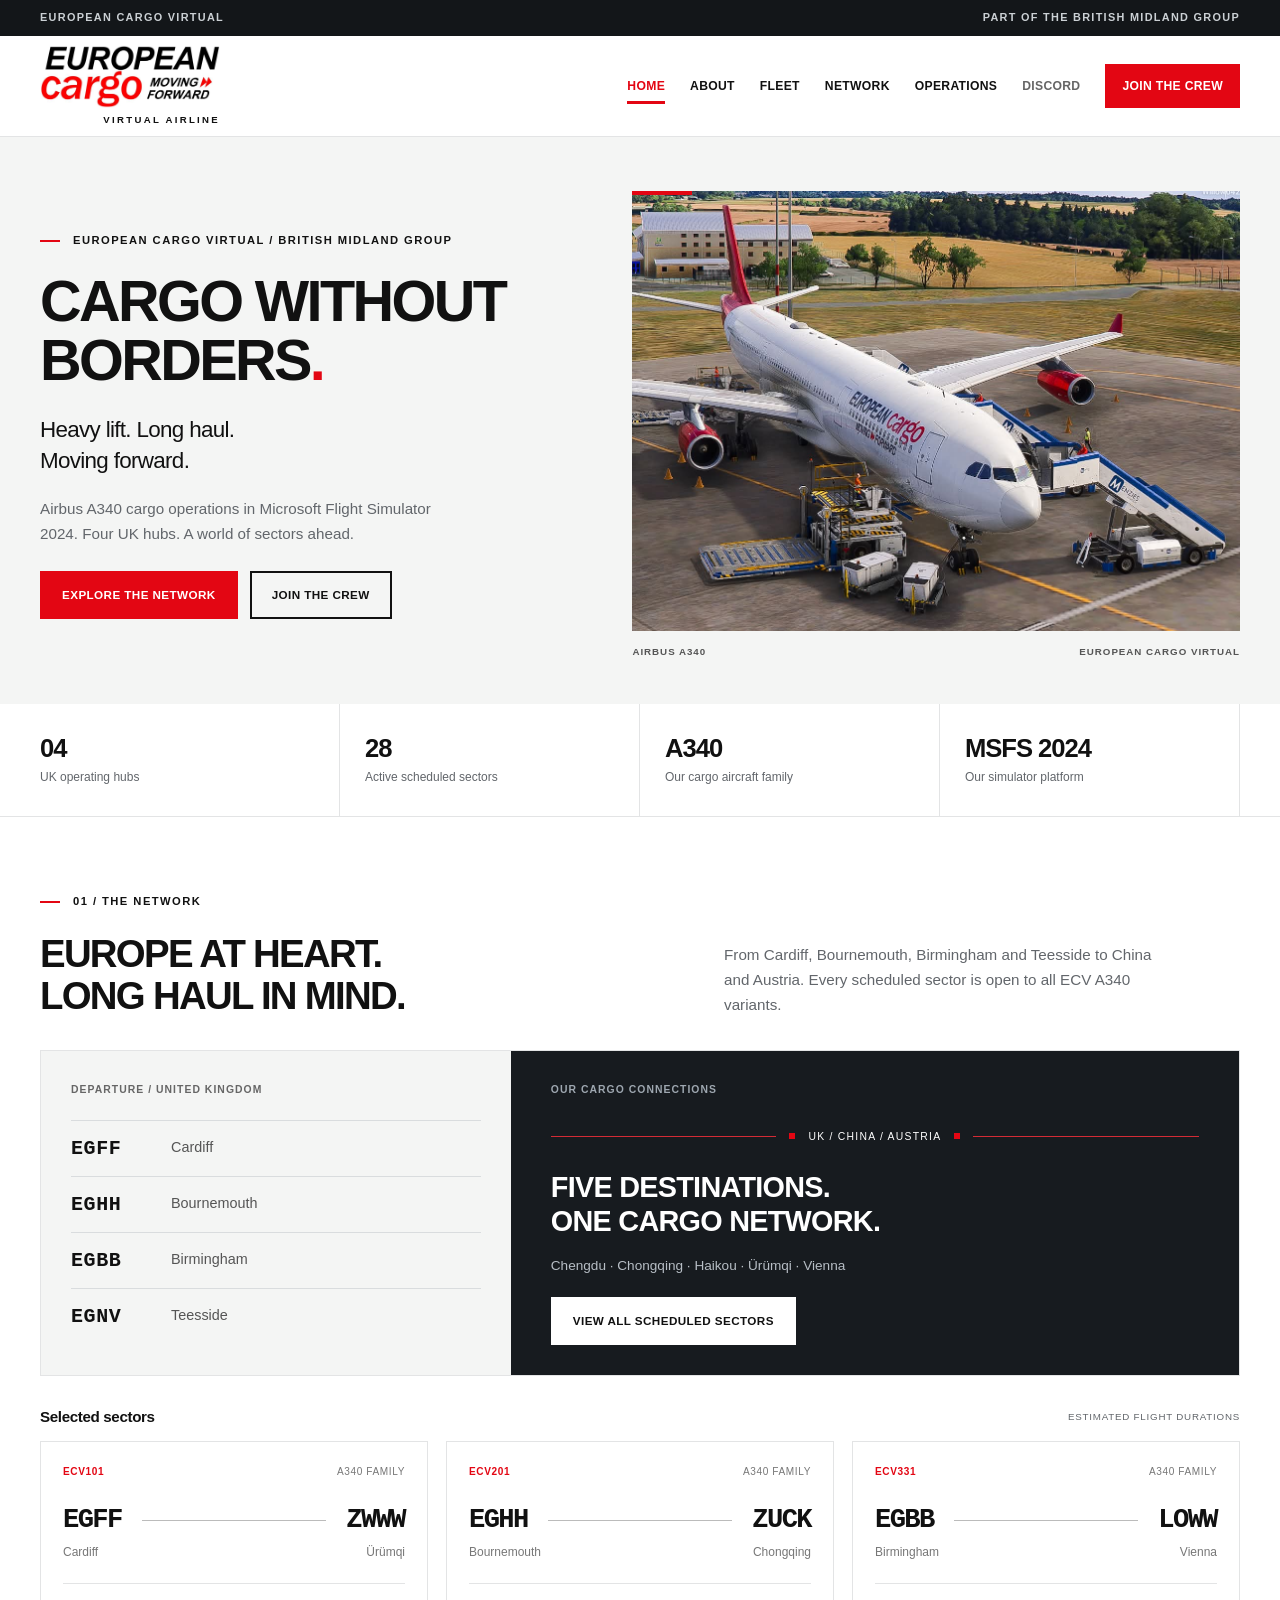
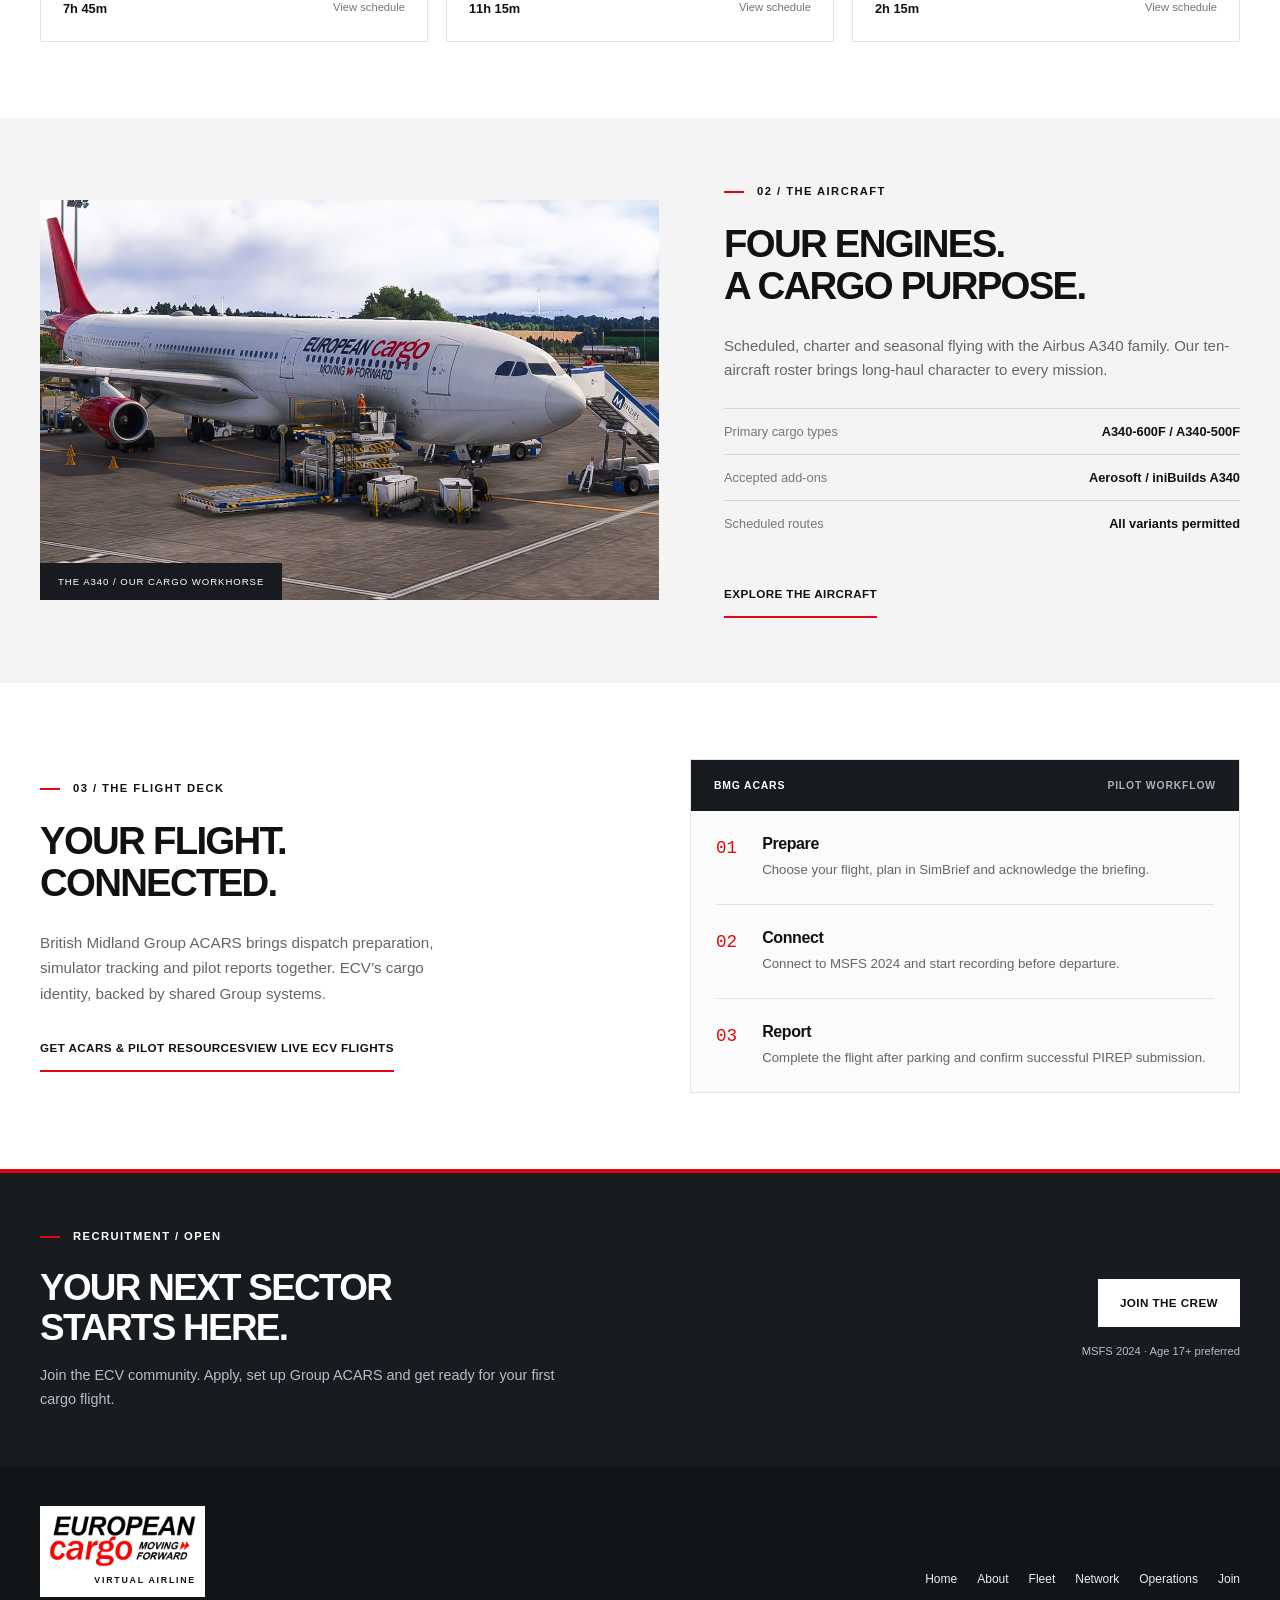
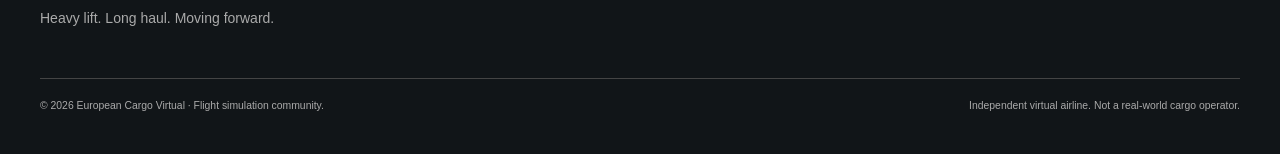
==== commit 5d92f08f: "Separate pilot resource actions on mobile" ====
--- a/index.html
+++ b/index.html
@@ -1,10 +1,10 @@
 <!doctype html>
-<html lang="en"><head><meta charset="utf-8"><meta name="viewport" content="width=device-width, initial-scale=1"><meta name="theme-color" content="#E30613"><meta name="description" content="European Cargo Virtual. Heavy lift. Long haul. Moving forward. A cargo flight simulation community."><title>Home | European Cargo Virtual</title><link rel="stylesheet" href="assets/css/main.css?v=2.0"><script src="assets/js/main.js?v=2.0" defer></script><link rel="stylesheet" href="assets/css/operator.css?v=2.1"><link rel="icon" href="favicon.ico?v=2" sizes="any">
+<html lang="en"><head><meta charset="utf-8"><meta name="viewport" content="width=device-width, initial-scale=1"><meta name="theme-color" content="#E30613"><meta name="description" content="European Cargo Virtual. Heavy lift. Long haul. Moving forward. A cargo flight simulation community."><title>Home | European Cargo Virtual</title><link rel="stylesheet" href="assets/css/main.css?v=2.0"><script src="assets/js/main.js?v=2.0" defer></script><link rel="stylesheet" href="assets/css/operator.css?v=2.2"><link rel="icon" href="favicon.ico?v=2" sizes="any">
 <link rel="icon" type="image/png" sizes="32x32" href="favicon-32x32.png?v=2">
 <link rel="icon" type="image/png" sizes="16x16" href="favicon-16x16.png?v=2">
 <link rel="apple-touch-icon" sizes="180x180" href="apple-touch-icon.png?v=2">
 <link rel="manifest" href="site.webmanifest">
-</head><body><a class="skip-link" href="#main">Skip to content</a><div class="group-bar"><div class="container"><span>EUROPEAN CARGO VIRTUAL</span><a href="https://britishmidlandvirtual.co.uk/">PART OF THE BRITISH MIDLAND GROUP</a></div></div><header class="site-header"><div class="container header-inner"><a class="brand" href="index.html" aria-label="European Cargo Virtual home"><img src="assets/images/logo.jpg" width="800" height="281" alt="European Cargo — Moving Forward"><span>VIRTUAL AIRLINE</span></a><button class="menu-toggle" type="button" aria-expanded="false" aria-controls="main-nav">Menu <span aria-hidden="true">☰</span></button><nav id="main-nav" aria-label="Main navigation"><ul><li><a href="index.html" aria-current="page">Home</a></li><li><a href="about.html">About</a></li><li><a href="fleet.html">Fleet</a></li><li><a href="network.html">Network</a></li><li><a href="operations.html">Operations & Resources</a></li><li><a class="discord-nav" href="https://discord.gg/XrmaPKMmn" target="_blank" rel="noopener noreferrer">Discord</a></li><li><a class="join-nav" href="join.html">Join the crew</a></li></ul></nav></div></header><main id="main"><section class="cargo-hero"><div class="container cargo-hero-grid"><div class="hero-editorial"><p class="eyebrow">European Cargo Virtual / British Midland Group</p><h1>CARGO WITHOUT<br>BORDERS<span>.</span></h1><p class="hero-deck">Heavy lift. Long haul.<br>Moving forward.</p><p class="hero-description">Airbus A340 cargo operations in Microsoft Flight Simulator 2024. Four UK hubs. A world of sectors ahead.</p><div class="actions"><a class="button " href="network.html">Explore the network</a><a class="button secondary" href="join.html">Join the crew</a></div></div><figure class="hero-aircraft"><img src="assets/images/stand-overhead.png" width="1223" height="889" alt="European Cargo Airbus A340 on stand"><figcaption><span>AIRBUS A340</span><span>EUROPEAN CARGO VIRTUAL</span></figcaption></figure></div></section>
+</head><body><a class="skip-link" href="#main">Skip to content</a><div class="group-bar"><div class="container"><span>EUROPEAN CARGO VIRTUAL</span><a href="https://britishmidlandvirtual.co.uk/">PART OF THE BRITISH MIDLAND GROUP</a></div></div><header class="site-header"><div class="container header-inner"><a class="brand" href="index.html" aria-label="European Cargo Virtual home"><img src="assets/images/logo.jpg" width="800" height="281" alt="European Cargo — Moving Forward"><span>VIRTUAL AIRLINE</span></a><button class="menu-toggle" type="button" aria-expanded="false" aria-controls="main-nav">Menu <span aria-hidden="true">☰</span></button><nav id="main-nav" aria-label="Main navigation"><ul><li><a href="index.html" aria-current="page">Home</a></li><li><a href="about.html">About</a></li><li><a href="fleet.html">Fleet</a></li><li><a href="network.html">Network</a></li><li><a href="operations.html">Operations</a></li><li><a class="discord-nav" href="https://discord.gg/XrmaPKMmn" target="_blank" rel="noopener noreferrer">Discord</a></li><li><a class="join-nav" href="join.html">Join the crew</a></li></ul></nav></div></header><main id="main"><section class="cargo-hero"><div class="container cargo-hero-grid"><div class="hero-editorial"><p class="eyebrow">European Cargo Virtual / British Midland Group</p><h1>CARGO WITHOUT<br>BORDERS<span>.</span></h1><p class="hero-deck">Heavy lift. Long haul.<br>Moving forward.</p><p class="hero-description">Airbus A340 cargo operations in Microsoft Flight Simulator 2024. Four UK hubs. A world of sectors ahead.</p><div class="actions"><a class="button " href="network.html">Explore the network</a><a class="button secondary" href="join.html">Join the crew</a></div></div><figure class="hero-aircraft"><img src="assets/images/stand-overhead.png" width="1223" height="889" alt="European Cargo Airbus A340 on stand"><figcaption><span>AIRBUS A340</span><span>EUROPEAN CARGO VIRTUAL</span></figcaption></figure></div></section>
 <section class="flight-facts" aria-label="Operating overview"><div class="container"><div><strong>04</strong><span>UK operating hubs</span></div><div><strong>28</strong><span>Active scheduled sectors</span></div><div><strong>A340</strong><span>Our cargo aircraft family</span></div><div><strong>MSFS 2024</strong><span>Our simulator platform</span></div></div></section>
 <section class="section container"><div class="editorial-heading"><div><p class="eyebrow">01 / The network</p><h2>EUROPE AT HEART.<br>LONG HAUL IN MIND.</h2></div><p>From Cardiff, Bournemouth, Birmingham and Teesside to China and Austria. Every scheduled sector is open to all ECV A340 variants.</p></div><div class="network-board"><div class="hub-board"><span class="board-label">DEPARTURE / UNITED KINGDOM</span><div><b>EGFF</b><span>Cardiff</span></div><div><b>EGHH</b><span>Bournemouth</span></div><div><b>EGBB</b><span>Birmingham</span></div><div><b>EGNV</b><span>Teesside</span></div></div><div class="connection-board"><span class="board-label">OUR CARGO CONNECTIONS</span><div class="connection-rule"><i></i><span>UK / CHINA / AUSTRIA</span><i></i></div><h3>FIVE DESTINATIONS.<br>ONE CARGO NETWORK.</h3><p>Chengdu · Chongqing · Haikou · Ürümqi · Vienna</p><a class="button light" href="network.html">View all scheduled sectors</a></div></div><div class="sector-heading"><h3>Selected sectors</h3><span>ESTIMATED FLIGHT DURATIONS</span></div><div class="sector-grid"><a class="sector-card" href="network.html"><div class="sector-meta"><span>ECV101</span><span>A340 FAMILY</span></div><div class="airport-pair"><strong>EGFF</strong><span class="sector-rule"></span><strong>ZWWW</strong></div><div class="sector-cities"><span>Cardiff</span><span>Ürümqi</span></div><div class="sector-duration">7h 45m<span>View schedule</span></div></a><a class="sector-card" href="network.html"><div class="sector-meta"><span>ECV201</span><span>A340 FAMILY</span></div><div class="airport-pair"><strong>EGHH</strong><span class="sector-rule"></span><strong>ZUCK</strong></div><div class="sector-cities"><span>Bournemouth</span><span>Chongqing</span></div><div class="sector-duration">11h 15m<span>View schedule</span></div></a><a class="sector-card" href="network.html"><div class="sector-meta"><span>ECV331</span><span>A340 FAMILY</span></div><div class="airport-pair"><strong>EGBB</strong><span class="sector-rule"></span><strong>LOWW</strong></div><div class="sector-cities"><span>Birmingham</span><span>Vienna</span></div><div class="sector-duration">2h 15m<span>View schedule</span></div></a></div></section>
 <section class="fleet-showcase"><div class="container fleet-showcase-grid"><div class="fleet-visual"><img src="assets/images/stand-side.png" loading="lazy" width="1226" height="761" alt="European Cargo A340 with its distinctive red engines and tail"><span class="image-tag">THE A340 / OUR CARGO WORKHORSE</span></div><div class="fleet-editorial"><p class="eyebrow">02 / The aircraft</p><h2>FOUR ENGINES.<br>A CARGO PURPOSE.</h2><p>Scheduled, charter and seasonal flying with the Airbus A340 family. Our ten-aircraft roster brings long-haul character to every mission.</p><dl class="compact-specs"><div><dt>Primary cargo types</dt><dd>A340-600F / A340-500F</dd></div><div><dt>Accepted add-ons</dt><dd>Aerosoft / iniBuilds A340</dd></div><div><dt>Scheduled routes</dt><dd>All variants permitted</dd></div></dl><a class="button text" href="fleet.html">Explore the aircraft</a></div></div></section>
--- a/assets/css/operator.css
+++ b/assets/css/operator.css
@@ -4,3 +4,4 @@
 @media(max-width:600px){.container{width:calc(100% - 36px)}.group-bar .container{padding-block:7px}.group-bar .container>span{display:none}.group-bar a{font-size:.56rem}.header-inner{min-height:86px}.brand{width:150px}.cargo-hero-grid{grid-template-columns:1fr;gap:25px}.cargo-hero{padding:26px 0}.hero-editorial{padding:5px 0}.hero-editorial h1{font-size:clamp(2.1rem,9.5vw,3.4rem)}.hero-deck{font-size:1.15rem}.hero-deck br{display:none}.hero-description{max-width:100%;font-size:.9rem}.hero-aircraft img{height:285px}.hero-aircraft figcaption{font-size:.52rem}.flight-facts .container{grid-template-columns:1fr 1fr}.flight-facts .container>div{padding:20px 10px;border-bottom:1px solid var(--line)}.flight-facts .container>div:nth-child(3){padding-left:0}.flight-facts strong{font-size:1.45rem}.flight-facts span{font-size:.68rem}.editorial-heading{grid-template-columns:1fr;gap:15px}.editorial-heading>p{font-size:.9rem}.network-board{grid-template-columns:1fr}.hub-board{padding:25px}.connection-board{padding:25px}.sector-grid{grid-template-columns:1fr}.sector-card{padding:22px}.sector-meta{font-size:.65rem}.airport-pair strong{font-size:1.8rem}.sector-heading{gap:15px}.sector-heading>span{font-size:.5rem;max-width:110px;text-align:right}.fleet-showcase{padding:40px 0}.fleet-showcase-grid,.acars-home{grid-template-columns:1fr;gap:30px}.fleet-visual img{height:270px}.compact-specs>div{flex-direction:row;gap:20px}.compact-specs dd{text-align:right}.crew-invite .container{grid-template-columns:1fr;gap:25px}.crew-invite .container>div:last-child{text-align:left}.crew-invite h2{font-size:2rem}.crew-invite{padding:40px 0}.inner-page .feature-copy{padding:35px 18px}.inner-page .feature-copy h2{font-size:2rem}.inner-page .gallery img{height:240px}.section{padding-block:45px}.page-hero h1{font-size:2.2rem}.page-hero h1 br{display:block}.page-hero .container{padding-block:30px}.page-hero p:not(.eyebrow){font-size:.9rem}.compact-recruit h2{font-size:1.9rem}.compact-recruit h2 br{display:block}.compact-specs{font-size:.75rem}.footer-main nav ul{gap:14px 24px}.eyebrow{font-size:.62rem}.button{font-size:.68rem}.join-steps{margin-top:25px}}
 
 #pilot-resources .card p{font-size:.9rem}#pilot-resources .button{margin-top:12px}#pilot-resources .small{margin-top:18px}.ecv-live-grid{display:grid;grid-template-columns:minmax(0,2fr) minmax(240px,1fr);gap:24px;margin:25px 0}.ecv-live-grid aside{background:white;padding:25px}.live-heading{display:flex;gap:20px;justify-content:space-between;align-items:center}.live-heading p{font-size:.85rem;margin:0}.live-heading strong{font-size:.85rem}#ecv-map{height:430px;background:#e5e9e9;z-index:0}#ecv-flight-list{display:grid;gap:10px}#ecv-flight-list button{background:#f4f5f4;border:1px solid #ddd;padding:14px;text-align:left;cursor:pointer;display:grid;gap:4px}#ecv-flight-list button[aria-pressed=true]{border-left:4px solid var(--red)}#ecv-flight-list button span{font-size:.9rem}#ecv-flight-list button small{color:#666}.ecv-plane{color:#e30613;font-size:27px;text-shadow:0 0 3px white}.ecv-plane span{display:block;line-height:32px;transform-origin:center}.live-details{display:grid;grid-template-columns:repeat(4,1fr);gap:15px;margin:15px 0 0}.live-details dt{font-size:.75rem;color:#666}.live-details dd{margin:0;font-size:.9rem}#ecv-selected{margin-bottom:20px}#map-status{margin:10px 0 0}#recent-status{font-size:.85rem}@media(max-width:900px){.ecv-live-grid{grid-template-columns:1fr}.live-details{grid-template-columns:1fr 1fr}#main-nav ul{gap:10px 14px}}@media(max-width:600px){#ecv-map{height:330px}.live-heading{align-items:flex-start;flex-direction:column;gap:8px}.live-details{grid-template-columns:1fr}.live-details dd{overflow-wrap:anywhere}.ecv-live-grid aside{padding:20px}}
+#pilot-resources .card .button{display:flex;width:fit-content;margin-top:16px}#pilot-resources .card strong{overflow-wrap:anywhere}
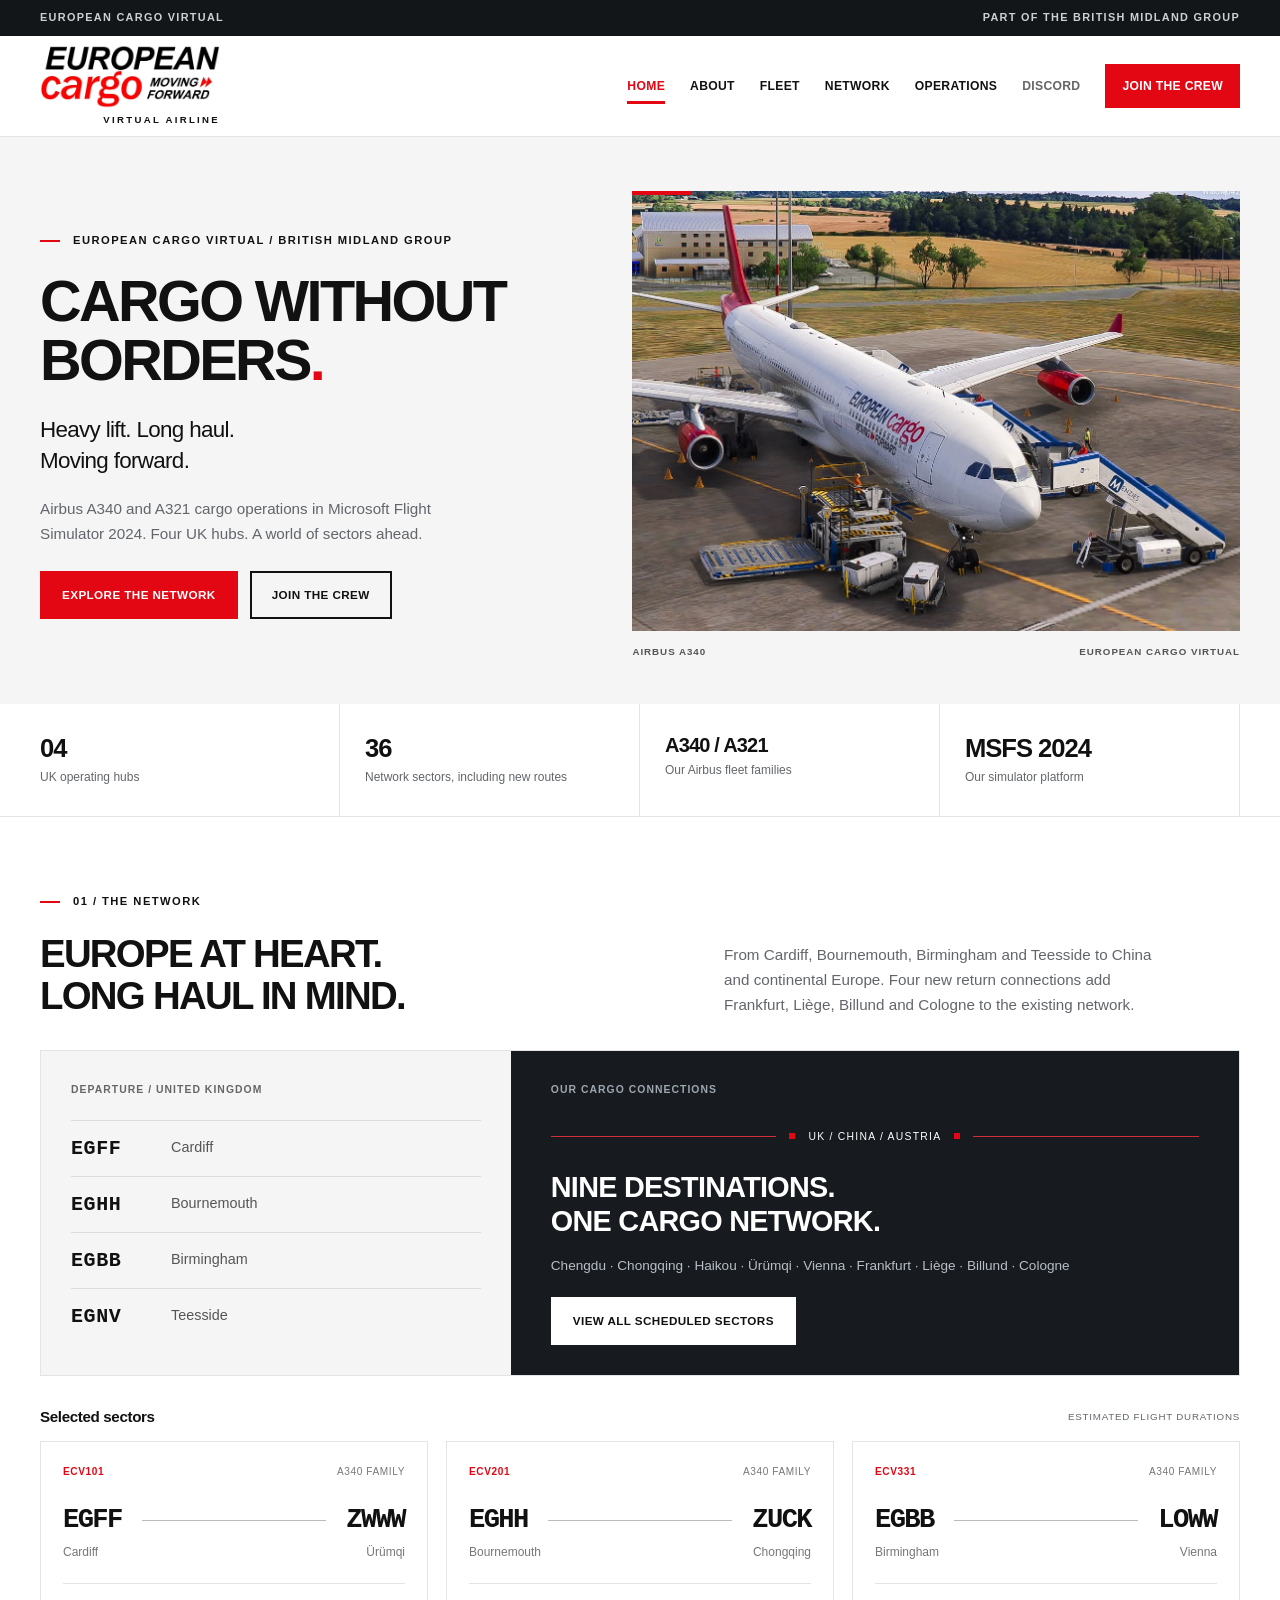
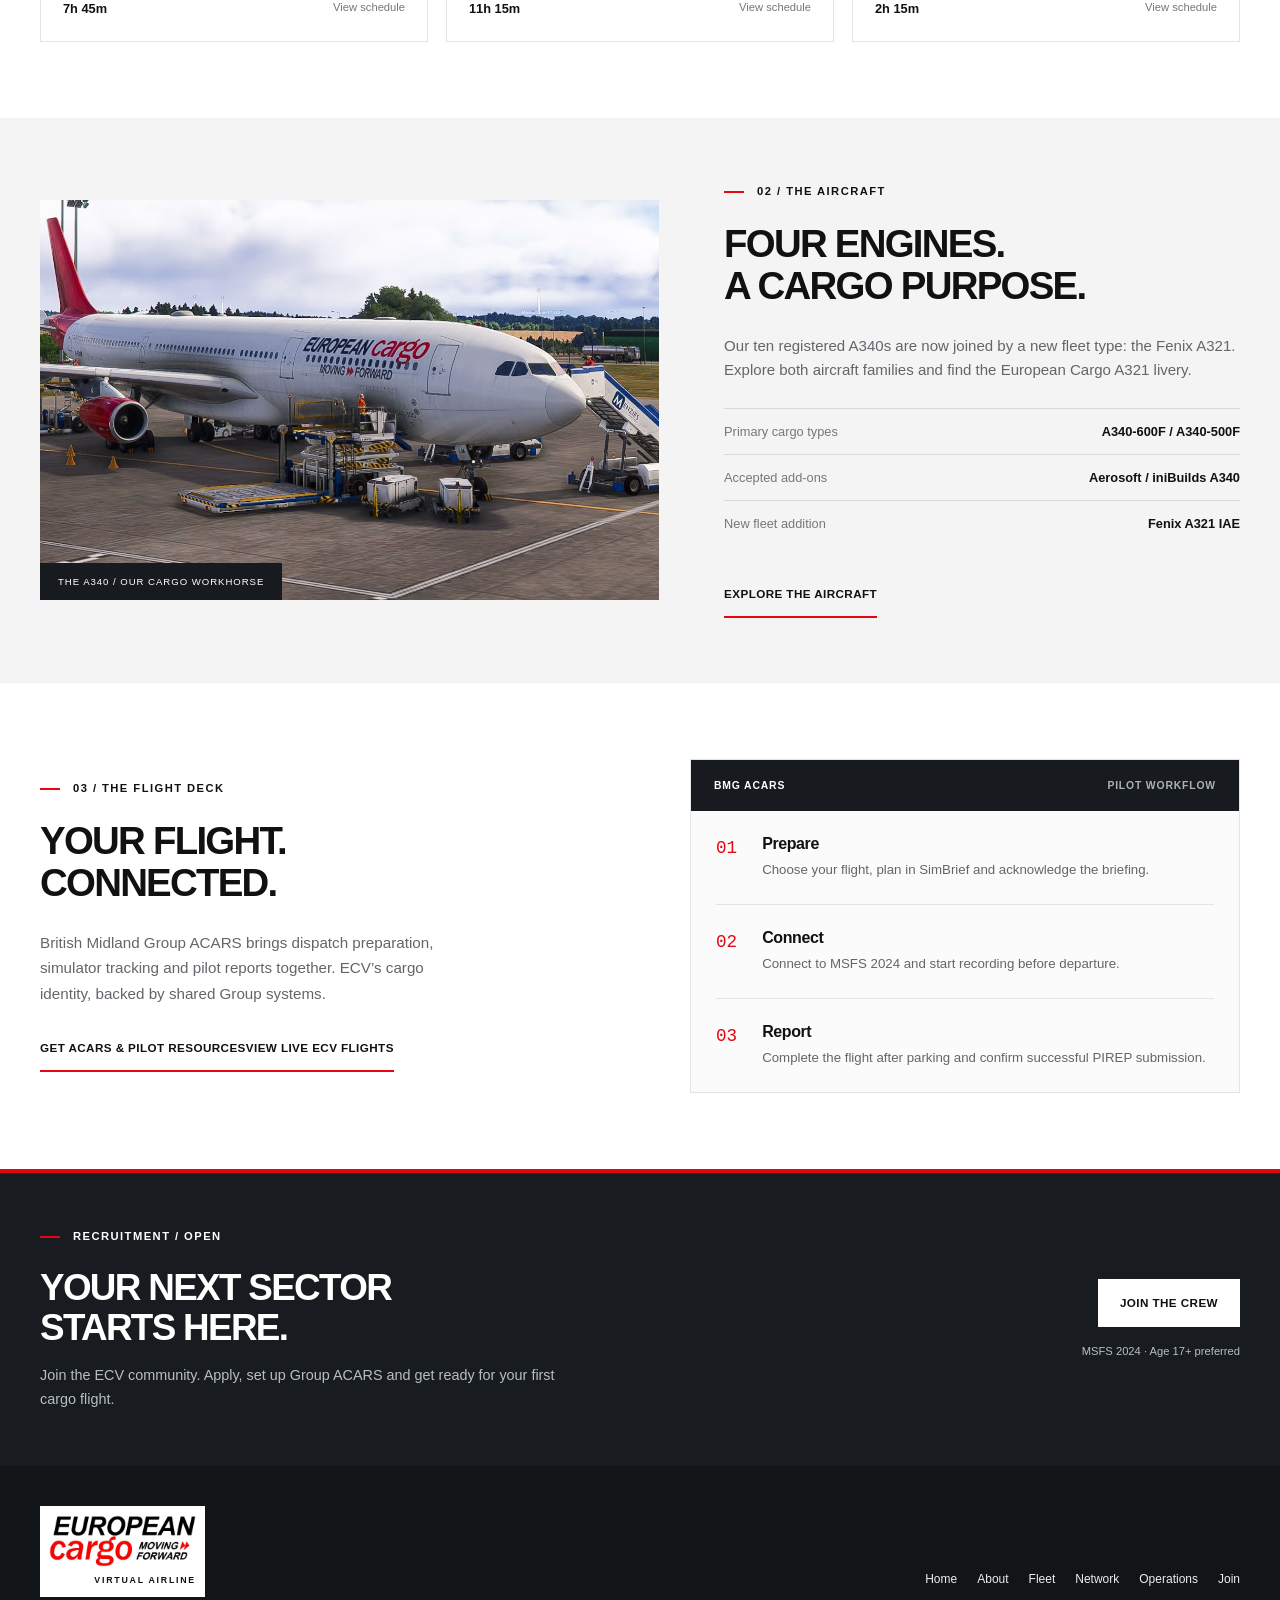
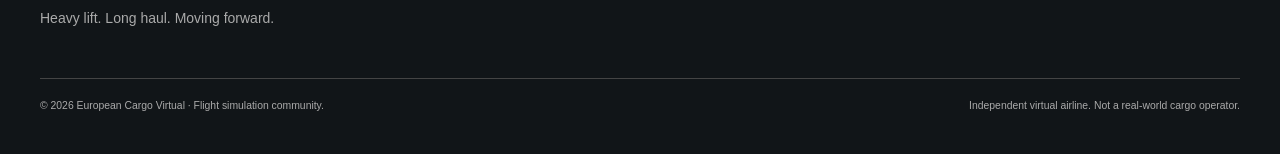
==== commit b04cf582: "Expand European Cargo network and introduce Fenix A321 fleet type" ====
--- a/index.html
+++ b/index.html
@@ -1,12 +1,12 @@
 <!doctype html>
-<html lang="en"><head><meta charset="utf-8"><meta name="viewport" content="width=device-width, initial-scale=1"><meta name="theme-color" content="#E30613"><meta name="description" content="European Cargo Virtual. Heavy lift. Long haul. Moving forward. A cargo flight simulation community."><title>Home | European Cargo Virtual</title><link rel="stylesheet" href="assets/css/main.css?v=2.0"><script src="assets/js/main.js?v=2.0" defer></script><link rel="stylesheet" href="assets/css/operator.css?v=2.2"><link rel="icon" href="favicon.ico?v=2" sizes="any">
+<html lang="en"><head><meta charset="utf-8"><meta name="viewport" content="width=device-width, initial-scale=1"><meta name="theme-color" content="#E30613"><meta name="description" content="European Cargo Virtual. Heavy lift. Long haul. Moving forward. A cargo flight simulation community."><title>Home | European Cargo Virtual</title><link rel="stylesheet" href="assets/css/main.css?v=2.0"><script src="assets/js/main.js?v=2.0" defer></script><link rel="stylesheet" href="assets/css/operator.css?v=2.3"><link rel="icon" href="favicon.ico?v=2" sizes="any">
 <link rel="icon" type="image/png" sizes="32x32" href="favicon-32x32.png?v=2">
 <link rel="icon" type="image/png" sizes="16x16" href="favicon-16x16.png?v=2">
 <link rel="apple-touch-icon" sizes="180x180" href="apple-touch-icon.png?v=2">
 <link rel="manifest" href="site.webmanifest">
-</head><body><a class="skip-link" href="#main">Skip to content</a><div class="group-bar"><div class="container"><span>EUROPEAN CARGO VIRTUAL</span><a href="https://britishmidlandvirtual.co.uk/">PART OF THE BRITISH MIDLAND GROUP</a></div></div><header class="site-header"><div class="container header-inner"><a class="brand" href="index.html" aria-label="European Cargo Virtual home"><img src="assets/images/logo.jpg" width="800" height="281" alt="European Cargo — Moving Forward"><span>VIRTUAL AIRLINE</span></a><button class="menu-toggle" type="button" aria-expanded="false" aria-controls="main-nav">Menu <span aria-hidden="true">☰</span></button><nav id="main-nav" aria-label="Main navigation"><ul><li><a href="index.html" aria-current="page">Home</a></li><li><a href="about.html">About</a></li><li><a href="fleet.html">Fleet</a></li><li><a href="network.html">Network</a></li><li><a href="operations.html">Operations</a></li><li><a class="discord-nav" href="https://discord.gg/XrmaPKMmn" target="_blank" rel="noopener noreferrer">Discord</a></li><li><a class="join-nav" href="join.html">Join the crew</a></li></ul></nav></div></header><main id="main"><section class="cargo-hero"><div class="container cargo-hero-grid"><div class="hero-editorial"><p class="eyebrow">European Cargo Virtual / British Midland Group</p><h1>CARGO WITHOUT<br>BORDERS<span>.</span></h1><p class="hero-deck">Heavy lift. Long haul.<br>Moving forward.</p><p class="hero-description">Airbus A340 cargo operations in Microsoft Flight Simulator 2024. Four UK hubs. A world of sectors ahead.</p><div class="actions"><a class="button " href="network.html">Explore the network</a><a class="button secondary" href="join.html">Join the crew</a></div></div><figure class="hero-aircraft"><img src="assets/images/stand-overhead.png" width="1223" height="889" alt="European Cargo Airbus A340 on stand"><figcaption><span>AIRBUS A340</span><span>EUROPEAN CARGO VIRTUAL</span></figcaption></figure></div></section>
-<section class="flight-facts" aria-label="Operating overview"><div class="container"><div><strong>04</strong><span>UK operating hubs</span></div><div><strong>28</strong><span>Active scheduled sectors</span></div><div><strong>A340</strong><span>Our cargo aircraft family</span></div><div><strong>MSFS 2024</strong><span>Our simulator platform</span></div></div></section>
-<section class="section container"><div class="editorial-heading"><div><p class="eyebrow">01 / The network</p><h2>EUROPE AT HEART.<br>LONG HAUL IN MIND.</h2></div><p>From Cardiff, Bournemouth, Birmingham and Teesside to China and Austria. Every scheduled sector is open to all ECV A340 variants.</p></div><div class="network-board"><div class="hub-board"><span class="board-label">DEPARTURE / UNITED KINGDOM</span><div><b>EGFF</b><span>Cardiff</span></div><div><b>EGHH</b><span>Bournemouth</span></div><div><b>EGBB</b><span>Birmingham</span></div><div><b>EGNV</b><span>Teesside</span></div></div><div class="connection-board"><span class="board-label">OUR CARGO CONNECTIONS</span><div class="connection-rule"><i></i><span>UK / CHINA / AUSTRIA</span><i></i></div><h3>FIVE DESTINATIONS.<br>ONE CARGO NETWORK.</h3><p>Chengdu · Chongqing · Haikou · Ürümqi · Vienna</p><a class="button light" href="network.html">View all scheduled sectors</a></div></div><div class="sector-heading"><h3>Selected sectors</h3><span>ESTIMATED FLIGHT DURATIONS</span></div><div class="sector-grid"><a class="sector-card" href="network.html"><div class="sector-meta"><span>ECV101</span><span>A340 FAMILY</span></div><div class="airport-pair"><strong>EGFF</strong><span class="sector-rule"></span><strong>ZWWW</strong></div><div class="sector-cities"><span>Cardiff</span><span>Ürümqi</span></div><div class="sector-duration">7h 45m<span>View schedule</span></div></a><a class="sector-card" href="network.html"><div class="sector-meta"><span>ECV201</span><span>A340 FAMILY</span></div><div class="airport-pair"><strong>EGHH</strong><span class="sector-rule"></span><strong>ZUCK</strong></div><div class="sector-cities"><span>Bournemouth</span><span>Chongqing</span></div><div class="sector-duration">11h 15m<span>View schedule</span></div></a><a class="sector-card" href="network.html"><div class="sector-meta"><span>ECV331</span><span>A340 FAMILY</span></div><div class="airport-pair"><strong>EGBB</strong><span class="sector-rule"></span><strong>LOWW</strong></div><div class="sector-cities"><span>Birmingham</span><span>Vienna</span></div><div class="sector-duration">2h 15m<span>View schedule</span></div></a></div></section>
-<section class="fleet-showcase"><div class="container fleet-showcase-grid"><div class="fleet-visual"><img src="assets/images/stand-side.png" loading="lazy" width="1226" height="761" alt="European Cargo A340 with its distinctive red engines and tail"><span class="image-tag">THE A340 / OUR CARGO WORKHORSE</span></div><div class="fleet-editorial"><p class="eyebrow">02 / The aircraft</p><h2>FOUR ENGINES.<br>A CARGO PURPOSE.</h2><p>Scheduled, charter and seasonal flying with the Airbus A340 family. Our ten-aircraft roster brings long-haul character to every mission.</p><dl class="compact-specs"><div><dt>Primary cargo types</dt><dd>A340-600F / A340-500F</dd></div><div><dt>Accepted add-ons</dt><dd>Aerosoft / iniBuilds A340</dd></div><div><dt>Scheduled routes</dt><dd>All variants permitted</dd></div></dl><a class="button text" href="fleet.html">Explore the aircraft</a></div></div></section>
+</head><body><a class="skip-link" href="#main">Skip to content</a><div class="group-bar"><div class="container"><span>EUROPEAN CARGO VIRTUAL</span><a href="https://britishmidlandvirtual.co.uk/">PART OF THE BRITISH MIDLAND GROUP</a></div></div><header class="site-header"><div class="container header-inner"><a class="brand" href="index.html" aria-label="European Cargo Virtual home"><img src="assets/images/logo.jpg" width="800" height="281" alt="European Cargo — Moving Forward"><span>VIRTUAL AIRLINE</span></a><button class="menu-toggle" type="button" aria-expanded="false" aria-controls="main-nav">Menu <span aria-hidden="true">☰</span></button><nav id="main-nav" aria-label="Main navigation"><ul><li><a href="index.html" aria-current="page">Home</a></li><li><a href="about.html">About</a></li><li><a href="fleet.html">Fleet</a></li><li><a href="network.html">Network</a></li><li><a href="operations.html">Operations</a></li><li><a class="discord-nav" href="https://discord.gg/XrmaPKMmn" target="_blank" rel="noopener noreferrer">Discord</a></li><li><a class="join-nav" href="join.html">Join the crew</a></li></ul></nav></div></header><main id="main"><section class="cargo-hero"><div class="container cargo-hero-grid"><div class="hero-editorial"><p class="eyebrow">European Cargo Virtual / British Midland Group</p><h1>CARGO WITHOUT<br>BORDERS<span>.</span></h1><p class="hero-deck">Heavy lift. Long haul.<br>Moving forward.</p><p class="hero-description">Airbus A340 and A321 cargo operations in Microsoft Flight Simulator 2024. Four UK hubs. A world of sectors ahead.</p><div class="actions"><a class="button " href="network.html">Explore the network</a><a class="button secondary" href="join.html">Join the crew</a></div></div><figure class="hero-aircraft"><img src="assets/images/stand-overhead.png" width="1223" height="889" alt="European Cargo Airbus A340 on stand"><figcaption><span>AIRBUS A340</span><span>EUROPEAN CARGO VIRTUAL</span></figcaption></figure></div></section>
+<section class="flight-facts" aria-label="Operating overview"><div class="container"><div><strong>04</strong><span>UK operating hubs</span></div><div><strong>36</strong><span>Network sectors, including new routes</span></div><div><strong>A340 / A321</strong><span>Our Airbus fleet families</span></div><div><strong>MSFS 2024</strong><span>Our simulator platform</span></div></div></section>
+<section class="section container"><div class="editorial-heading"><div><p class="eyebrow">01 / The network</p><h2>EUROPE AT HEART.<br>LONG HAUL IN MIND.</h2></div><p>From Cardiff, Bournemouth, Birmingham and Teesside to China and continental Europe. Four new return connections add Frankfurt, Liège, Billund and Cologne to the existing network.</p></div><div class="network-board"><div class="hub-board"><span class="board-label">DEPARTURE / UNITED KINGDOM</span><div><b>EGFF</b><span>Cardiff</span></div><div><b>EGHH</b><span>Bournemouth</span></div><div><b>EGBB</b><span>Birmingham</span></div><div><b>EGNV</b><span>Teesside</span></div></div><div class="connection-board"><span class="board-label">OUR CARGO CONNECTIONS</span><div class="connection-rule"><i></i><span>UK / CHINA / AUSTRIA</span><i></i></div><h3>NINE DESTINATIONS.<br>ONE CARGO NETWORK.</h3><p>Chengdu · Chongqing · Haikou · Ürümqi · Vienna · Frankfurt · Liège · Billund · Cologne</p><a class="button light" href="network.html">View all scheduled sectors</a></div></div><div class="sector-heading"><h3>Selected sectors</h3><span>ESTIMATED FLIGHT DURATIONS</span></div><div class="sector-grid"><a class="sector-card" href="network.html"><div class="sector-meta"><span>ECV101</span><span>A340 FAMILY</span></div><div class="airport-pair"><strong>EGFF</strong><span class="sector-rule"></span><strong>ZWWW</strong></div><div class="sector-cities"><span>Cardiff</span><span>Ürümqi</span></div><div class="sector-duration">7h 45m<span>View schedule</span></div></a><a class="sector-card" href="network.html"><div class="sector-meta"><span>ECV201</span><span>A340 FAMILY</span></div><div class="airport-pair"><strong>EGHH</strong><span class="sector-rule"></span><strong>ZUCK</strong></div><div class="sector-cities"><span>Bournemouth</span><span>Chongqing</span></div><div class="sector-duration">11h 15m<span>View schedule</span></div></a><a class="sector-card" href="network.html"><div class="sector-meta"><span>ECV331</span><span>A340 FAMILY</span></div><div class="airport-pair"><strong>EGBB</strong><span class="sector-rule"></span><strong>LOWW</strong></div><div class="sector-cities"><span>Birmingham</span><span>Vienna</span></div><div class="sector-duration">2h 15m<span>View schedule</span></div></a></div></section>
+<section class="fleet-showcase"><div class="container fleet-showcase-grid"><div class="fleet-visual"><img src="assets/images/stand-side.png" loading="lazy" width="1226" height="761" alt="European Cargo A340 with its distinctive red engines and tail"><span class="image-tag">THE A340 / OUR CARGO WORKHORSE</span></div><div class="fleet-editorial"><p class="eyebrow">02 / The aircraft</p><h2>FOUR ENGINES.<br>A CARGO PURPOSE.</h2><p>Our ten registered A340s are now joined by a new fleet type: the Fenix A321. Explore both aircraft families and find the European Cargo A321 livery.</p><dl class="compact-specs"><div><dt>Primary cargo types</dt><dd>A340-600F / A340-500F</dd></div><div><dt>Accepted add-ons</dt><dd>Aerosoft / iniBuilds A340</dd></div><div><dt>New fleet addition</dt><dd>Fenix A321 IAE</dd></div></dl><a class="button text" href="fleet.html">Explore the aircraft</a></div></div></section>
 <section class="section container acars-home"><div><p class="eyebrow">03 / The flight deck</p><h2>YOUR FLIGHT.<br>CONNECTED.</h2><p>British Midland Group ACARS brings dispatch preparation, simulator tracking and pilot reports together. ECV’s cargo identity, backed by shared Group systems.</p><a class="button text" href="operations.html#pilot-resources">Get ACARS & pilot resources</a><a class="button text" href="operations.html#live-operations">View live ECV flights</a></div><div class="workflow-board"><div class="board-title"><span>BMG ACARS</span><span>PILOT WORKFLOW</span></div><ol><li><span>01</span><div><h3>Prepare</h3><p>Choose your flight, plan in SimBrief and acknowledge the briefing.</p></div></li><li><span>02</span><div><h3>Connect</h3><p>Connect to MSFS 2024 and start recording before departure.</p></div></li><li><span>03</span><div><h3>Report</h3><p>Complete the flight after parking and confirm successful PIREP submission.</p></div></li></ol></div></section>
 <section class="crew-invite"><div class="container"><div><p class="eyebrow">Recruitment / Open</p><h2>YOUR NEXT SECTOR<br>STARTS HERE.</h2><p>Join the ECV community. Apply, set up Group ACARS and get ready for your first cargo flight.</p></div><div><a class="button light" href="join.html">Join the crew</a><p>MSFS 2024 · Age 17+ preferred</p></div></div></section></main><footer><div class="container footer-main"><div><a class="footer-brand" href="index.html"><img src="assets/images/logo.jpg" width="800" height="281" alt="European Cargo — Moving Forward"><span>VIRTUAL AIRLINE</span></a><p>Heavy lift. Long haul. Moving forward.</p></div><nav aria-label="Footer navigation"><ul><li><a href="index.html" aria-current="page">Home</a></li><li><a href="about.html">About</a></li><li><a href="fleet.html">Fleet</a></li><li><a href="network.html">Network</a></li><li><a href="operations.html">Operations</a></li><li><a href="join.html">Join</a></li></ul></nav></div><div class="container footer-bottom"><p>© <span data-year>2026</span> European Cargo Virtual · Flight simulation community.</p><p>Independent virtual airline. Not a real-world cargo operator.</p></div></footer></body></html>
--- a/assets/css/operator.css
+++ b/assets/css/operator.css
@@ -5,3 +5,4 @@
 
 #pilot-resources .card p{font-size:.9rem}#pilot-resources .button{margin-top:12px}#pilot-resources .small{margin-top:18px}.ecv-live-grid{display:grid;grid-template-columns:minmax(0,2fr) minmax(240px,1fr);gap:24px;margin:25px 0}.ecv-live-grid aside{background:white;padding:25px}.live-heading{display:flex;gap:20px;justify-content:space-between;align-items:center}.live-heading p{font-size:.85rem;margin:0}.live-heading strong{font-size:.85rem}#ecv-map{height:430px;background:#e5e9e9;z-index:0}#ecv-flight-list{display:grid;gap:10px}#ecv-flight-list button{background:#f4f5f4;border:1px solid #ddd;padding:14px;text-align:left;cursor:pointer;display:grid;gap:4px}#ecv-flight-list button[aria-pressed=true]{border-left:4px solid var(--red)}#ecv-flight-list button span{font-size:.9rem}#ecv-flight-list button small{color:#666}.ecv-plane{color:#e30613;font-size:27px;text-shadow:0 0 3px white}.ecv-plane span{display:block;line-height:32px;transform-origin:center}.live-details{display:grid;grid-template-columns:repeat(4,1fr);gap:15px;margin:15px 0 0}.live-details dt{font-size:.75rem;color:#666}.live-details dd{margin:0;font-size:.9rem}#ecv-selected{margin-bottom:20px}#map-status{margin:10px 0 0}#recent-status{font-size:.85rem}@media(max-width:900px){.ecv-live-grid{grid-template-columns:1fr}.live-details{grid-template-columns:1fr 1fr}#main-nav ul{gap:10px 14px}}@media(max-width:600px){#ecv-map{height:330px}.live-heading{align-items:flex-start;flex-direction:column;gap:8px}.live-details{grid-template-columns:1fr}.live-details dd{overflow-wrap:anywhere}.ecv-live-grid aside{padding:20px}}
 #pilot-resources .card .button{display:flex;width:fit-content;margin-top:16px}#pilot-resources .card strong{overflow-wrap:anywhere}
+.flight-facts .container>div:nth-child(3) strong{font-size:1.25rem}
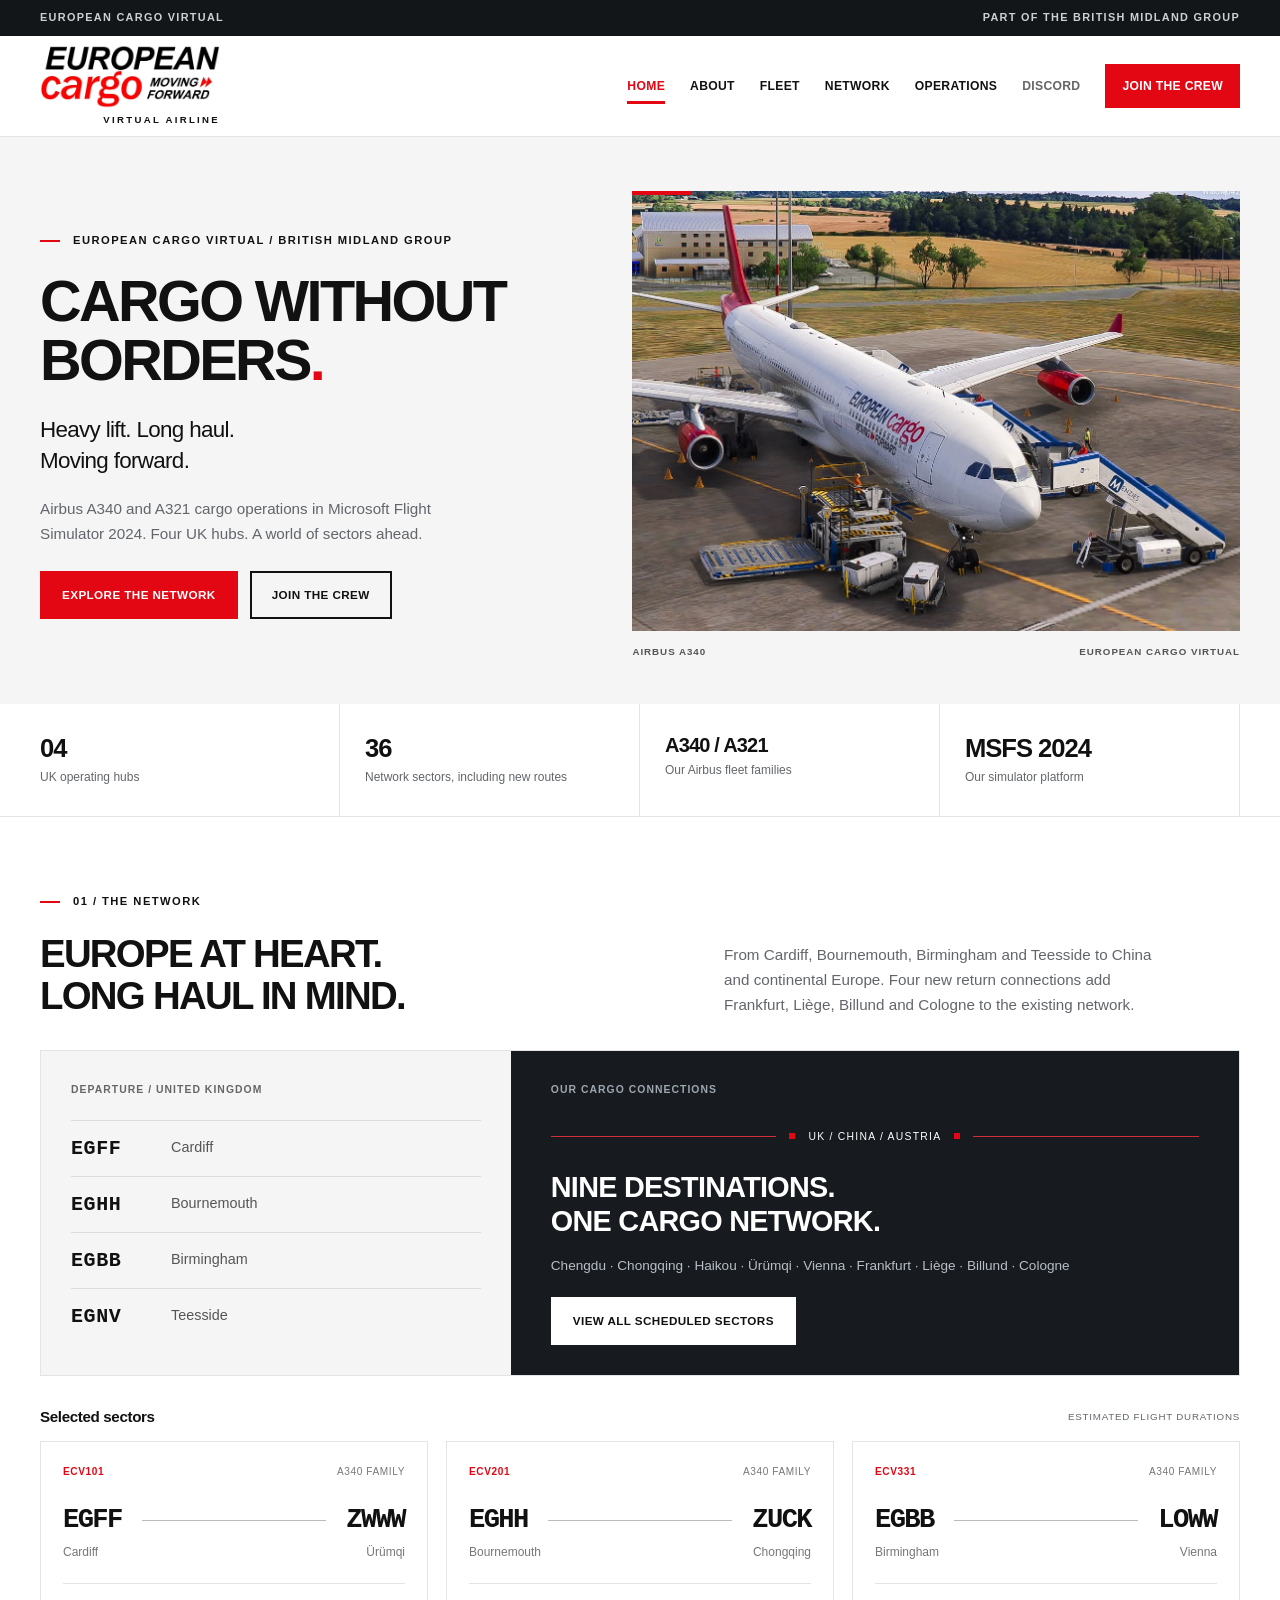
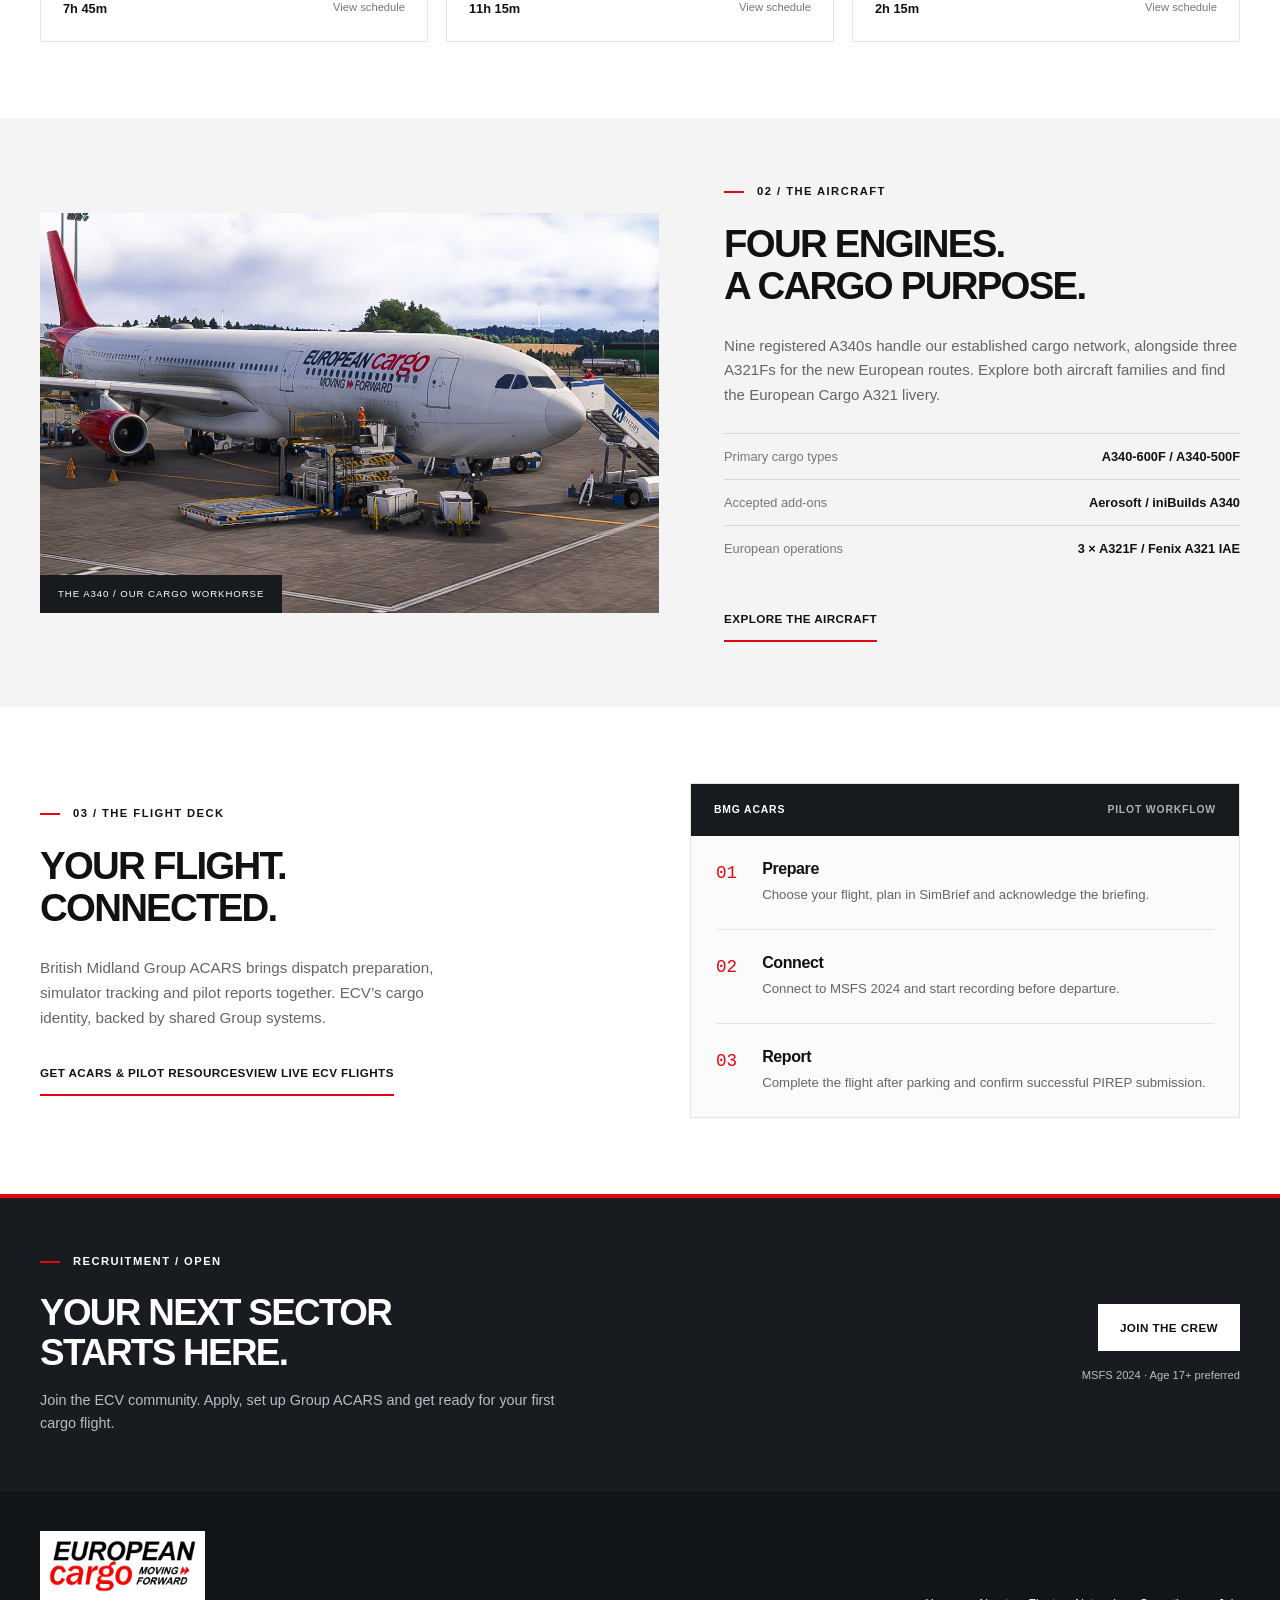
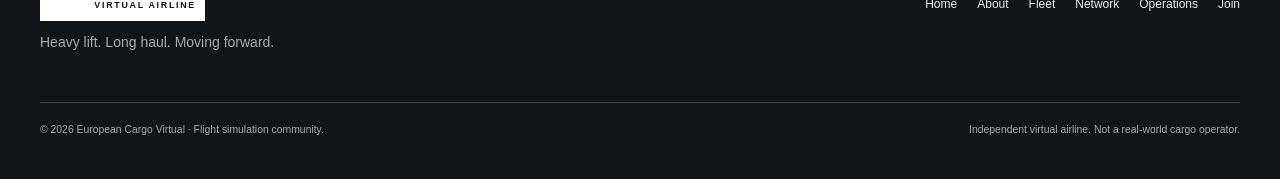
==== commit 9f7c5040: "Assign A321F registrations and European route operations" ====
--- a/index.html
+++ b/index.html
@@ -7,6 +7,6 @@
 </head><body><a class="skip-link" href="#main">Skip to content</a><div class="group-bar"><div class="container"><span>EUROPEAN CARGO VIRTUAL</span><a href="https://britishmidlandvirtual.co.uk/">PART OF THE BRITISH MIDLAND GROUP</a></div></div><header class="site-header"><div class="container header-inner"><a class="brand" href="index.html" aria-label="European Cargo Virtual home"><img src="assets/images/logo.jpg" width="800" height="281" alt="European Cargo — Moving Forward"><span>VIRTUAL AIRLINE</span></a><button class="menu-toggle" type="button" aria-expanded="false" aria-controls="main-nav">Menu <span aria-hidden="true">☰</span></button><nav id="main-nav" aria-label="Main navigation"><ul><li><a href="index.html" aria-current="page">Home</a></li><li><a href="about.html">About</a></li><li><a href="fleet.html">Fleet</a></li><li><a href="network.html">Network</a></li><li><a href="operations.html">Operations</a></li><li><a class="discord-nav" href="https://discord.gg/XrmaPKMmn" target="_blank" rel="noopener noreferrer">Discord</a></li><li><a class="join-nav" href="join.html">Join the crew</a></li></ul></nav></div></header><main id="main"><section class="cargo-hero"><div class="container cargo-hero-grid"><div class="hero-editorial"><p class="eyebrow">European Cargo Virtual / British Midland Group</p><h1>CARGO WITHOUT<br>BORDERS<span>.</span></h1><p class="hero-deck">Heavy lift. Long haul.<br>Moving forward.</p><p class="hero-description">Airbus A340 and A321 cargo operations in Microsoft Flight Simulator 2024. Four UK hubs. A world of sectors ahead.</p><div class="actions"><a class="button " href="network.html">Explore the network</a><a class="button secondary" href="join.html">Join the crew</a></div></div><figure class="hero-aircraft"><img src="assets/images/stand-overhead.png" width="1223" height="889" alt="European Cargo Airbus A340 on stand"><figcaption><span>AIRBUS A340</span><span>EUROPEAN CARGO VIRTUAL</span></figcaption></figure></div></section>
 <section class="flight-facts" aria-label="Operating overview"><div class="container"><div><strong>04</strong><span>UK operating hubs</span></div><div><strong>36</strong><span>Network sectors, including new routes</span></div><div><strong>A340 / A321</strong><span>Our Airbus fleet families</span></div><div><strong>MSFS 2024</strong><span>Our simulator platform</span></div></div></section>
 <section class="section container"><div class="editorial-heading"><div><p class="eyebrow">01 / The network</p><h2>EUROPE AT HEART.<br>LONG HAUL IN MIND.</h2></div><p>From Cardiff, Bournemouth, Birmingham and Teesside to China and continental Europe. Four new return connections add Frankfurt, Liège, Billund and Cologne to the existing network.</p></div><div class="network-board"><div class="hub-board"><span class="board-label">DEPARTURE / UNITED KINGDOM</span><div><b>EGFF</b><span>Cardiff</span></div><div><b>EGHH</b><span>Bournemouth</span></div><div><b>EGBB</b><span>Birmingham</span></div><div><b>EGNV</b><span>Teesside</span></div></div><div class="connection-board"><span class="board-label">OUR CARGO CONNECTIONS</span><div class="connection-rule"><i></i><span>UK / CHINA / AUSTRIA</span><i></i></div><h3>NINE DESTINATIONS.<br>ONE CARGO NETWORK.</h3><p>Chengdu · Chongqing · Haikou · Ürümqi · Vienna · Frankfurt · Liège · Billund · Cologne</p><a class="button light" href="network.html">View all scheduled sectors</a></div></div><div class="sector-heading"><h3>Selected sectors</h3><span>ESTIMATED FLIGHT DURATIONS</span></div><div class="sector-grid"><a class="sector-card" href="network.html"><div class="sector-meta"><span>ECV101</span><span>A340 FAMILY</span></div><div class="airport-pair"><strong>EGFF</strong><span class="sector-rule"></span><strong>ZWWW</strong></div><div class="sector-cities"><span>Cardiff</span><span>Ürümqi</span></div><div class="sector-duration">7h 45m<span>View schedule</span></div></a><a class="sector-card" href="network.html"><div class="sector-meta"><span>ECV201</span><span>A340 FAMILY</span></div><div class="airport-pair"><strong>EGHH</strong><span class="sector-rule"></span><strong>ZUCK</strong></div><div class="sector-cities"><span>Bournemouth</span><span>Chongqing</span></div><div class="sector-duration">11h 15m<span>View schedule</span></div></a><a class="sector-card" href="network.html"><div class="sector-meta"><span>ECV331</span><span>A340 FAMILY</span></div><div class="airport-pair"><strong>EGBB</strong><span class="sector-rule"></span><strong>LOWW</strong></div><div class="sector-cities"><span>Birmingham</span><span>Vienna</span></div><div class="sector-duration">2h 15m<span>View schedule</span></div></a></div></section>
-<section class="fleet-showcase"><div class="container fleet-showcase-grid"><div class="fleet-visual"><img src="assets/images/stand-side.png" loading="lazy" width="1226" height="761" alt="European Cargo A340 with its distinctive red engines and tail"><span class="image-tag">THE A340 / OUR CARGO WORKHORSE</span></div><div class="fleet-editorial"><p class="eyebrow">02 / The aircraft</p><h2>FOUR ENGINES.<br>A CARGO PURPOSE.</h2><p>Our ten registered A340s are now joined by a new fleet type: the Fenix A321. Explore both aircraft families and find the European Cargo A321 livery.</p><dl class="compact-specs"><div><dt>Primary cargo types</dt><dd>A340-600F / A340-500F</dd></div><div><dt>Accepted add-ons</dt><dd>Aerosoft / iniBuilds A340</dd></div><div><dt>New fleet addition</dt><dd>Fenix A321 IAE</dd></div></dl><a class="button text" href="fleet.html">Explore the aircraft</a></div></div></section>
+<section class="fleet-showcase"><div class="container fleet-showcase-grid"><div class="fleet-visual"><img src="assets/images/stand-side.png" loading="lazy" width="1226" height="761" alt="European Cargo A340 with its distinctive red engines and tail"><span class="image-tag">THE A340 / OUR CARGO WORKHORSE</span></div><div class="fleet-editorial"><p class="eyebrow">02 / The aircraft</p><h2>FOUR ENGINES.<br>A CARGO PURPOSE.</h2><p>Nine registered A340s handle our established cargo network, alongside three A321Fs for the new European routes. Explore both aircraft families and find the European Cargo A321 livery.</p><dl class="compact-specs"><div><dt>Primary cargo types</dt><dd>A340-600F / A340-500F</dd></div><div><dt>Accepted add-ons</dt><dd>Aerosoft / iniBuilds A340</dd></div><div><dt>European operations</dt><dd>3 × A321F / Fenix A321 IAE</dd></div></dl><a class="button text" href="fleet.html">Explore the aircraft</a></div></div></section>
 <section class="section container acars-home"><div><p class="eyebrow">03 / The flight deck</p><h2>YOUR FLIGHT.<br>CONNECTED.</h2><p>British Midland Group ACARS brings dispatch preparation, simulator tracking and pilot reports together. ECV’s cargo identity, backed by shared Group systems.</p><a class="button text" href="operations.html#pilot-resources">Get ACARS & pilot resources</a><a class="button text" href="operations.html#live-operations">View live ECV flights</a></div><div class="workflow-board"><div class="board-title"><span>BMG ACARS</span><span>PILOT WORKFLOW</span></div><ol><li><span>01</span><div><h3>Prepare</h3><p>Choose your flight, plan in SimBrief and acknowledge the briefing.</p></div></li><li><span>02</span><div><h3>Connect</h3><p>Connect to MSFS 2024 and start recording before departure.</p></div></li><li><span>03</span><div><h3>Report</h3><p>Complete the flight after parking and confirm successful PIREP submission.</p></div></li></ol></div></section>
 <section class="crew-invite"><div class="container"><div><p class="eyebrow">Recruitment / Open</p><h2>YOUR NEXT SECTOR<br>STARTS HERE.</h2><p>Join the ECV community. Apply, set up Group ACARS and get ready for your first cargo flight.</p></div><div><a class="button light" href="join.html">Join the crew</a><p>MSFS 2024 · Age 17+ preferred</p></div></div></section></main><footer><div class="container footer-main"><div><a class="footer-brand" href="index.html"><img src="assets/images/logo.jpg" width="800" height="281" alt="European Cargo — Moving Forward"><span>VIRTUAL AIRLINE</span></a><p>Heavy lift. Long haul. Moving forward.</p></div><nav aria-label="Footer navigation"><ul><li><a href="index.html" aria-current="page">Home</a></li><li><a href="about.html">About</a></li><li><a href="fleet.html">Fleet</a></li><li><a href="network.html">Network</a></li><li><a href="operations.html">Operations</a></li><li><a href="join.html">Join</a></li></ul></nav></div><div class="container footer-bottom"><p>© <span data-year>2026</span> European Cargo Virtual · Flight simulation community.</p><p>Independent virtual airline. Not a real-world cargo operator.</p></div></footer></body></html>
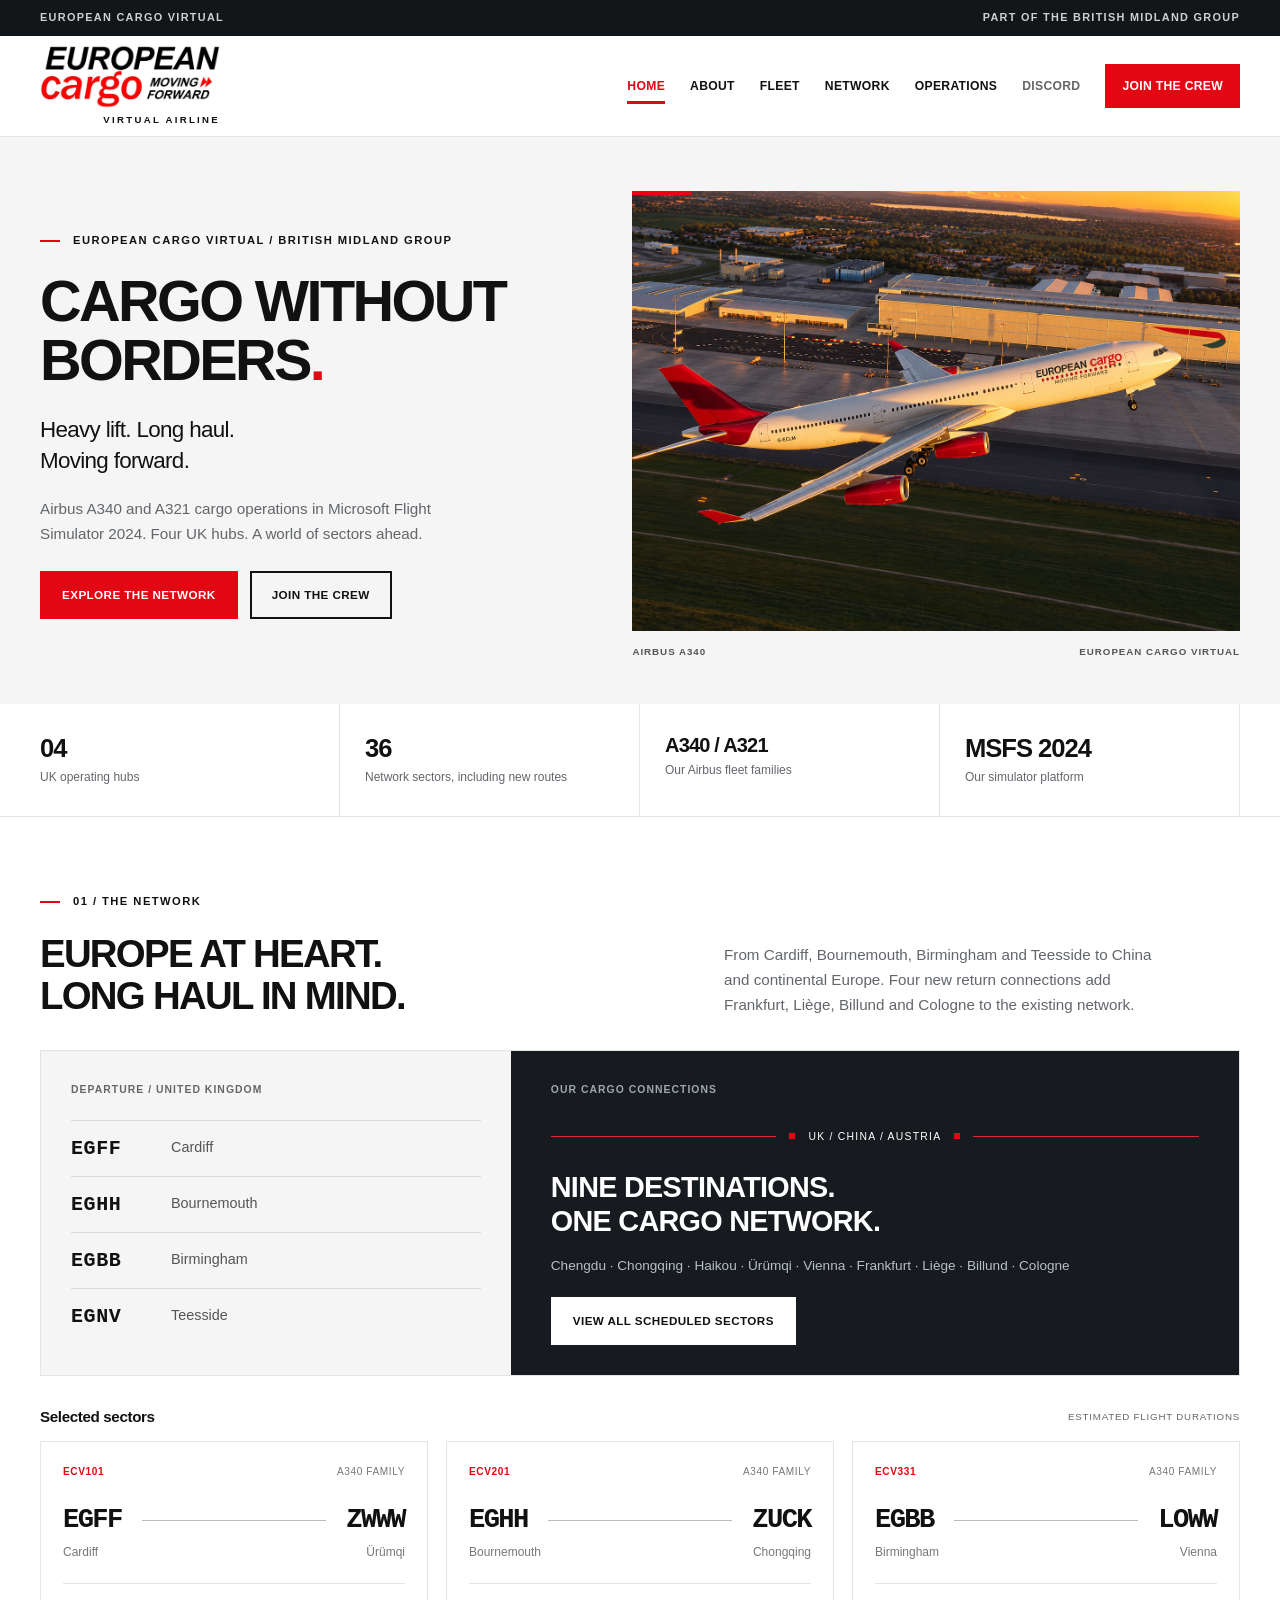
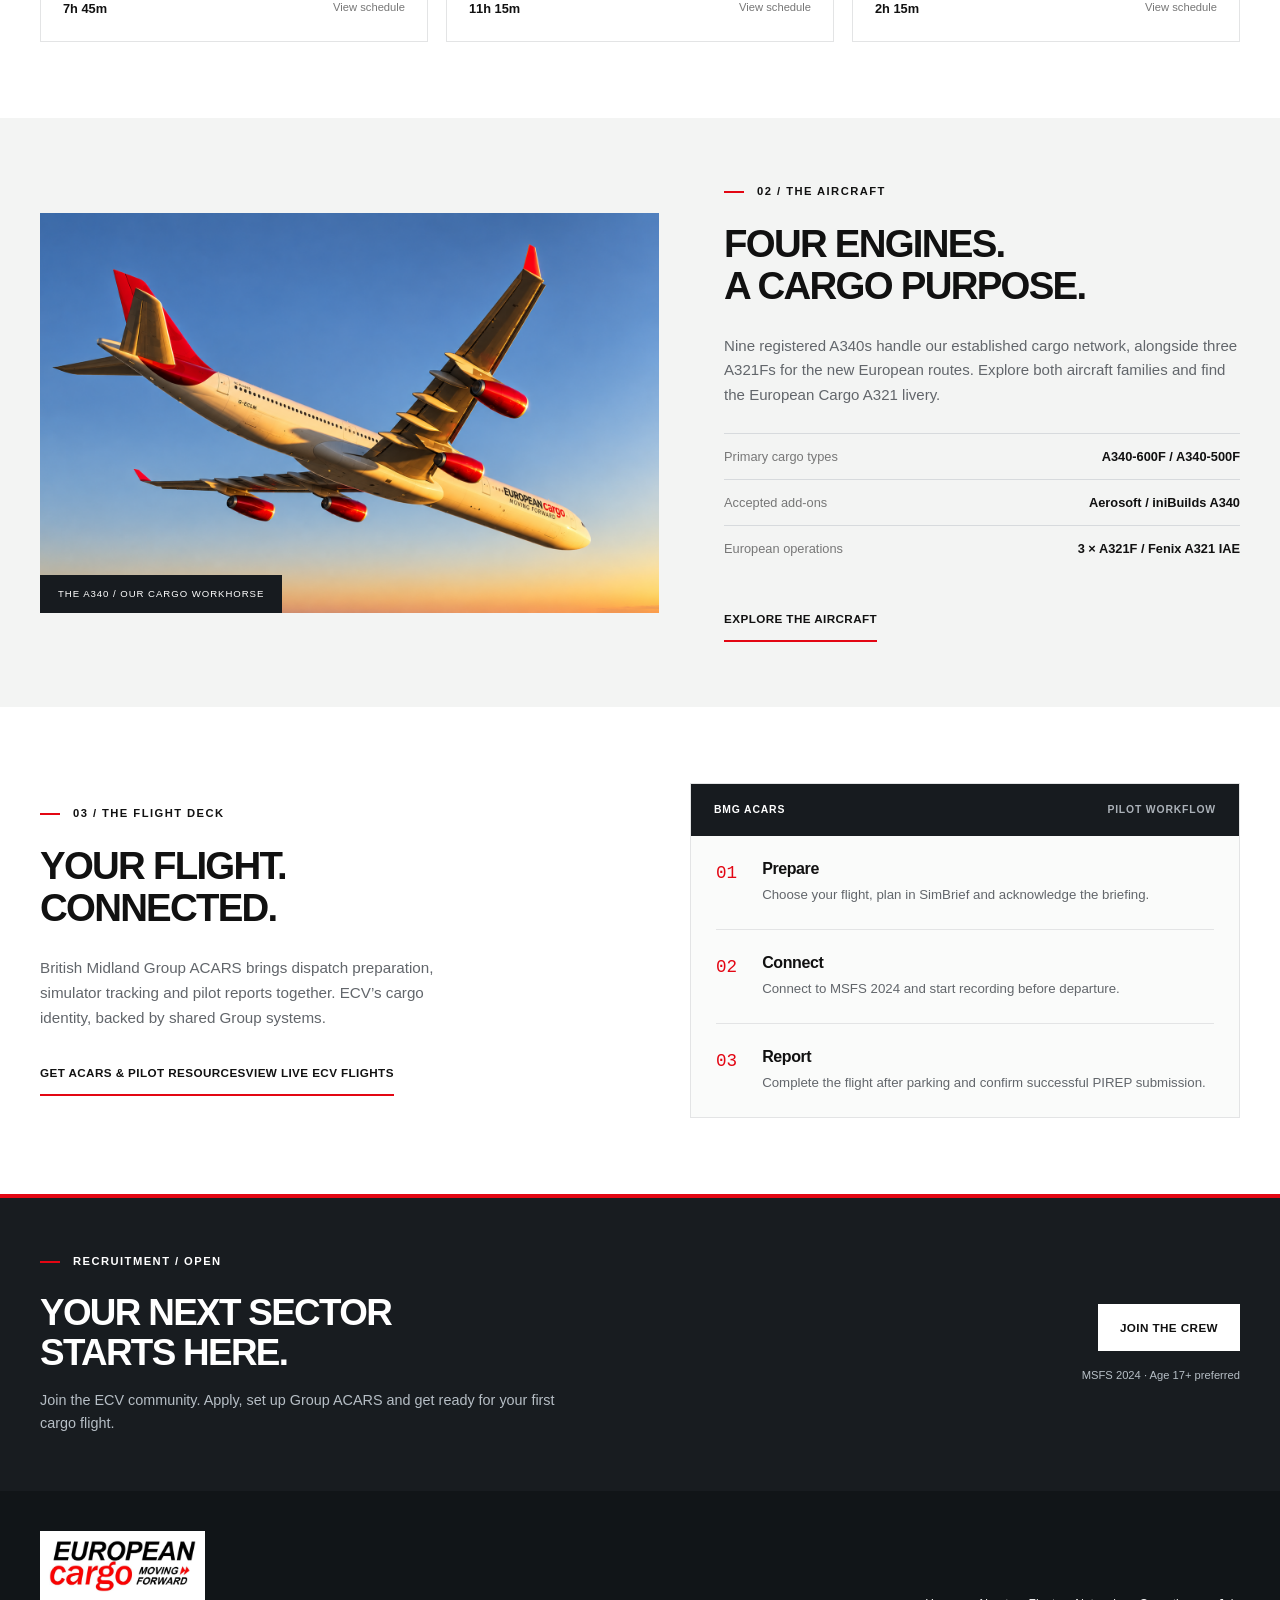
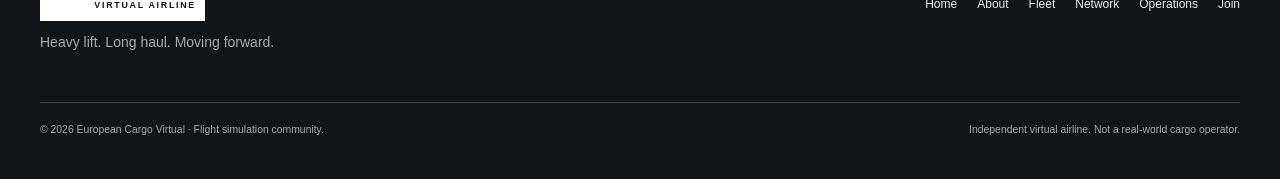
==== commit d6ba92af: "Use supplied A340 photos for home hero and cargo features" ====
--- a/index.html
+++ b/index.html
@@ -4,9 +4,9 @@
 <link rel="icon" type="image/png" sizes="16x16" href="favicon-16x16.png?v=2">
 <link rel="apple-touch-icon" sizes="180x180" href="apple-touch-icon.png?v=2">
 <link rel="manifest" href="site.webmanifest">
-</head><body><a class="skip-link" href="#main">Skip to content</a><div class="group-bar"><div class="container"><span>EUROPEAN CARGO VIRTUAL</span><a href="https://britishmidlandvirtual.co.uk/">PART OF THE BRITISH MIDLAND GROUP</a></div></div><header class="site-header"><div class="container header-inner"><a class="brand" href="index.html" aria-label="European Cargo Virtual home"><img src="assets/images/logo.jpg" width="800" height="281" alt="European Cargo — Moving Forward"><span>VIRTUAL AIRLINE</span></a><button class="menu-toggle" type="button" aria-expanded="false" aria-controls="main-nav">Menu <span aria-hidden="true">☰</span></button><nav id="main-nav" aria-label="Main navigation"><ul><li><a href="index.html" aria-current="page">Home</a></li><li><a href="about.html">About</a></li><li><a href="fleet.html">Fleet</a></li><li><a href="network.html">Network</a></li><li><a href="operations.html">Operations</a></li><li><a class="discord-nav" href="https://discord.gg/XrmaPKMmn" target="_blank" rel="noopener noreferrer">Discord</a></li><li><a class="join-nav" href="join.html">Join the crew</a></li></ul></nav></div></header><main id="main"><section class="cargo-hero"><div class="container cargo-hero-grid"><div class="hero-editorial"><p class="eyebrow">European Cargo Virtual / British Midland Group</p><h1>CARGO WITHOUT<br>BORDERS<span>.</span></h1><p class="hero-deck">Heavy lift. Long haul.<br>Moving forward.</p><p class="hero-description">Airbus A340 and A321 cargo operations in Microsoft Flight Simulator 2024. Four UK hubs. A world of sectors ahead.</p><div class="actions"><a class="button " href="network.html">Explore the network</a><a class="button secondary" href="join.html">Join the crew</a></div></div><figure class="hero-aircraft"><img src="assets/images/stand-overhead.png" width="1223" height="889" alt="European Cargo Airbus A340 on stand"><figcaption><span>AIRBUS A340</span><span>EUROPEAN CARGO VIRTUAL</span></figcaption></figure></div></section>
+</head><body><a class="skip-link" href="#main">Skip to content</a><div class="group-bar"><div class="container"><span>EUROPEAN CARGO VIRTUAL</span><a href="https://britishmidlandvirtual.co.uk/">PART OF THE BRITISH MIDLAND GROUP</a></div></div><header class="site-header"><div class="container header-inner"><a class="brand" href="index.html" aria-label="European Cargo Virtual home"><img src="assets/images/logo.jpg" width="800" height="281" alt="European Cargo — Moving Forward"><span>VIRTUAL AIRLINE</span></a><button class="menu-toggle" type="button" aria-expanded="false" aria-controls="main-nav">Menu <span aria-hidden="true">☰</span></button><nav id="main-nav" aria-label="Main navigation"><ul><li><a href="index.html" aria-current="page">Home</a></li><li><a href="about.html">About</a></li><li><a href="fleet.html">Fleet</a></li><li><a href="network.html">Network</a></li><li><a href="operations.html">Operations</a></li><li><a class="discord-nav" href="https://discord.gg/XrmaPKMmn" target="_blank" rel="noopener noreferrer">Discord</a></li><li><a class="join-nav" href="join.html">Join the crew</a></li></ul></nav></div></header><main id="main"><section class="cargo-hero"><div class="container cargo-hero-grid"><div class="hero-editorial"><p class="eyebrow">European Cargo Virtual / British Midland Group</p><h1>CARGO WITHOUT<br>BORDERS<span>.</span></h1><p class="hero-deck">Heavy lift. Long haul.<br>Moving forward.</p><p class="hero-description">Airbus A340 and A321 cargo operations in Microsoft Flight Simulator 2024. Four UK hubs. A world of sectors ahead.</p><div class="actions"><a class="button " href="network.html">Explore the network</a><a class="button secondary" href="join.html">Join the crew</a></div></div><figure class="hero-aircraft"><img src="assets/images/a340-sunset-departure.png" width="1584" height="993" alt="European Cargo A340 G-ECLM departing at sunset"><figcaption><span>AIRBUS A340</span><span>EUROPEAN CARGO VIRTUAL</span></figcaption></figure></div></section>
 <section class="flight-facts" aria-label="Operating overview"><div class="container"><div><strong>04</strong><span>UK operating hubs</span></div><div><strong>36</strong><span>Network sectors, including new routes</span></div><div><strong>A340 / A321</strong><span>Our Airbus fleet families</span></div><div><strong>MSFS 2024</strong><span>Our simulator platform</span></div></div></section>
 <section class="section container"><div class="editorial-heading"><div><p class="eyebrow">01 / The network</p><h2>EUROPE AT HEART.<br>LONG HAUL IN MIND.</h2></div><p>From Cardiff, Bournemouth, Birmingham and Teesside to China and continental Europe. Four new return connections add Frankfurt, Liège, Billund and Cologne to the existing network.</p></div><div class="network-board"><div class="hub-board"><span class="board-label">DEPARTURE / UNITED KINGDOM</span><div><b>EGFF</b><span>Cardiff</span></div><div><b>EGHH</b><span>Bournemouth</span></div><div><b>EGBB</b><span>Birmingham</span></div><div><b>EGNV</b><span>Teesside</span></div></div><div class="connection-board"><span class="board-label">OUR CARGO CONNECTIONS</span><div class="connection-rule"><i></i><span>UK / CHINA / AUSTRIA</span><i></i></div><h3>NINE DESTINATIONS.<br>ONE CARGO NETWORK.</h3><p>Chengdu · Chongqing · Haikou · Ürümqi · Vienna · Frankfurt · Liège · Billund · Cologne</p><a class="button light" href="network.html">View all scheduled sectors</a></div></div><div class="sector-heading"><h3>Selected sectors</h3><span>ESTIMATED FLIGHT DURATIONS</span></div><div class="sector-grid"><a class="sector-card" href="network.html"><div class="sector-meta"><span>ECV101</span><span>A340 FAMILY</span></div><div class="airport-pair"><strong>EGFF</strong><span class="sector-rule"></span><strong>ZWWW</strong></div><div class="sector-cities"><span>Cardiff</span><span>Ürümqi</span></div><div class="sector-duration">7h 45m<span>View schedule</span></div></a><a class="sector-card" href="network.html"><div class="sector-meta"><span>ECV201</span><span>A340 FAMILY</span></div><div class="airport-pair"><strong>EGHH</strong><span class="sector-rule"></span><strong>ZUCK</strong></div><div class="sector-cities"><span>Bournemouth</span><span>Chongqing</span></div><div class="sector-duration">11h 15m<span>View schedule</span></div></a><a class="sector-card" href="network.html"><div class="sector-meta"><span>ECV331</span><span>A340 FAMILY</span></div><div class="airport-pair"><strong>EGBB</strong><span class="sector-rule"></span><strong>LOWW</strong></div><div class="sector-cities"><span>Birmingham</span><span>Vienna</span></div><div class="sector-duration">2h 15m<span>View schedule</span></div></a></div></section>
-<section class="fleet-showcase"><div class="container fleet-showcase-grid"><div class="fleet-visual"><img src="assets/images/stand-side.png" loading="lazy" width="1226" height="761" alt="European Cargo A340 with its distinctive red engines and tail"><span class="image-tag">THE A340 / OUR CARGO WORKHORSE</span></div><div class="fleet-editorial"><p class="eyebrow">02 / The aircraft</p><h2>FOUR ENGINES.<br>A CARGO PURPOSE.</h2><p>Nine registered A340s handle our established cargo network, alongside three A321Fs for the new European routes. Explore both aircraft families and find the European Cargo A321 livery.</p><dl class="compact-specs"><div><dt>Primary cargo types</dt><dd>A340-600F / A340-500F</dd></div><div><dt>Accepted add-ons</dt><dd>Aerosoft / iniBuilds A340</dd></div><div><dt>European operations</dt><dd>3 × A321F / Fenix A321 IAE</dd></div></dl><a class="button text" href="fleet.html">Explore the aircraft</a></div></div></section>
+<section class="fleet-showcase"><div class="container fleet-showcase-grid"><div class="fleet-visual"><img src="assets/images/a340-four-engines.png" loading="lazy" width="1592" height="988" alt="European Cargo A340 seen from below, showing its four red engines"><span class="image-tag">THE A340 / OUR CARGO WORKHORSE</span></div><div class="fleet-editorial"><p class="eyebrow">02 / The aircraft</p><h2>FOUR ENGINES.<br>A CARGO PURPOSE.</h2><p>Nine registered A340s handle our established cargo network, alongside three A321Fs for the new European routes. Explore both aircraft families and find the European Cargo A321 livery.</p><dl class="compact-specs"><div><dt>Primary cargo types</dt><dd>A340-600F / A340-500F</dd></div><div><dt>Accepted add-ons</dt><dd>Aerosoft / iniBuilds A340</dd></div><div><dt>European operations</dt><dd>3 × A321F / Fenix A321 IAE</dd></div></dl><a class="button text" href="fleet.html">Explore the aircraft</a></div></div></section>
 <section class="section container acars-home"><div><p class="eyebrow">03 / The flight deck</p><h2>YOUR FLIGHT.<br>CONNECTED.</h2><p>British Midland Group ACARS brings dispatch preparation, simulator tracking and pilot reports together. ECV’s cargo identity, backed by shared Group systems.</p><a class="button text" href="operations.html#pilot-resources">Get ACARS & pilot resources</a><a class="button text" href="operations.html#live-operations">View live ECV flights</a></div><div class="workflow-board"><div class="board-title"><span>BMG ACARS</span><span>PILOT WORKFLOW</span></div><ol><li><span>01</span><div><h3>Prepare</h3><p>Choose your flight, plan in SimBrief and acknowledge the briefing.</p></div></li><li><span>02</span><div><h3>Connect</h3><p>Connect to MSFS 2024 and start recording before departure.</p></div></li><li><span>03</span><div><h3>Report</h3><p>Complete the flight after parking and confirm successful PIREP submission.</p></div></li></ol></div></section>
 <section class="crew-invite"><div class="container"><div><p class="eyebrow">Recruitment / Open</p><h2>YOUR NEXT SECTOR<br>STARTS HERE.</h2><p>Join the ECV community. Apply, set up Group ACARS and get ready for your first cargo flight.</p></div><div><a class="button light" href="join.html">Join the crew</a><p>MSFS 2024 · Age 17+ preferred</p></div></div></section></main><footer><div class="container footer-main"><div><a class="footer-brand" href="index.html"><img src="assets/images/logo.jpg" width="800" height="281" alt="European Cargo — Moving Forward"><span>VIRTUAL AIRLINE</span></a><p>Heavy lift. Long haul. Moving forward.</p></div><nav aria-label="Footer navigation"><ul><li><a href="index.html" aria-current="page">Home</a></li><li><a href="about.html">About</a></li><li><a href="fleet.html">Fleet</a></li><li><a href="network.html">Network</a></li><li><a href="operations.html">Operations</a></li><li><a href="join.html">Join</a></li></ul></nav></div><div class="container footer-bottom"><p>© <span data-year>2026</span> European Cargo Virtual · Flight simulation community.</p><p>Independent virtual airline. Not a real-world cargo operator.</p></div></footer></body></html>
